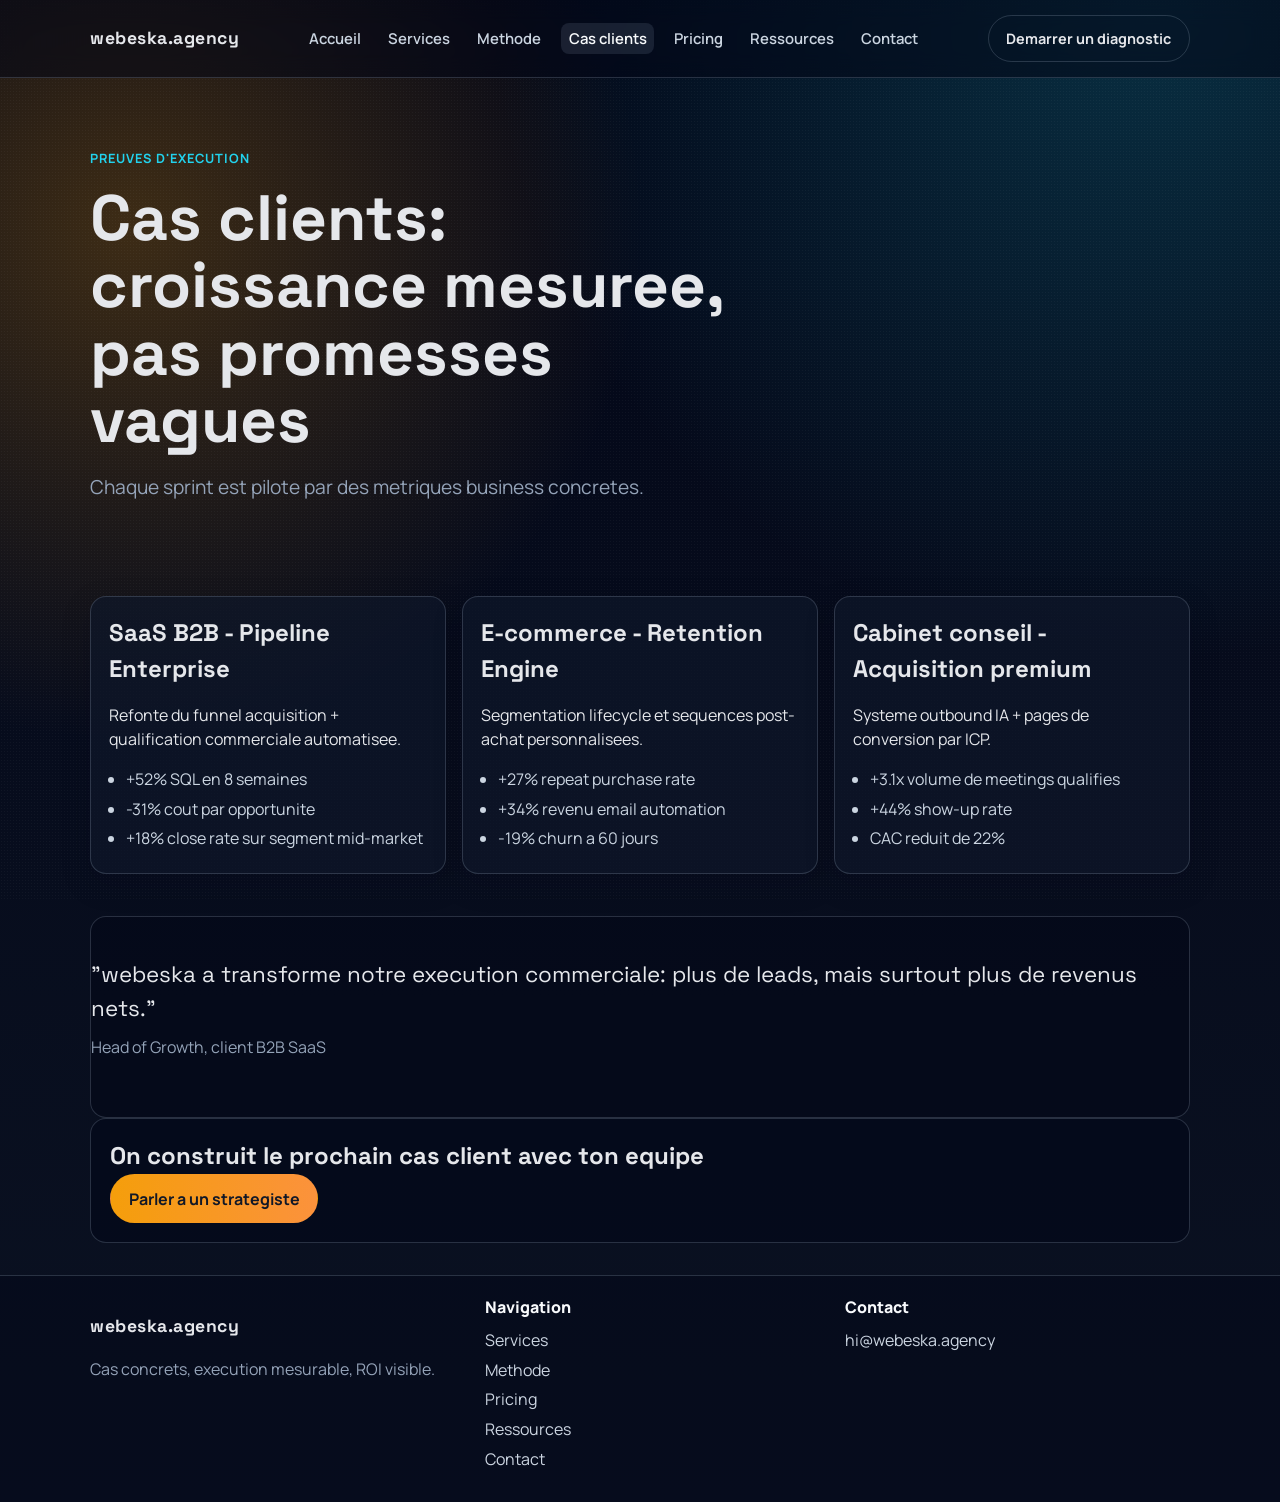
==== cas-clients.html @ e345a39f "feat: finalize full agency website with pricing resources and premium styling" ====
<!doctype html>
<html lang="fr">
  <head>
    <meta charset="UTF-8" />
    <meta name="viewport" content="width=device-width, initial-scale=1.0" />
    <title>Cas Clients Growth IA | webeska.agency</title>
    <meta
      name="description"
      content="Decouvrez comment webeska.agency augmente SQL, close rate et LTV avec des systemes Growth IA full-funnel."
    />
    <link rel="canonical" href="https://webeska.agency/cas-clients.html" />
    <link rel="preconnect" href="https://fonts.googleapis.com" />
    <link rel="preconnect" href="https://fonts.gstatic.com" crossorigin />
    <link
      href="https://fonts.googleapis.com/css2?family=Space+Grotesk:wght@400;500;700&family=Manrope:wght@400;600;700;800&display=swap"
      rel="stylesheet"
    />
    <link rel="stylesheet" href="assets/css/styles.css" />
  </head>
  <body data-page="cases">
    <div class="noise" aria-hidden="true"></div>

    <header class="topbar">
      <div class="container topbar-inner">
        <a class="brand" href="index.html">webeska.agency</a>
        <nav class="main-nav" aria-label="Navigation principale">
          <a href="index.html">Accueil</a>
          <a href="services.html">Services</a>
          <a href="methode.html">Methode</a>
          <a href="cas-clients.html" aria-current="page">Cas clients</a>
          <a href="pricing.html">Pricing</a>
          <a href="ressources.html">Ressources</a>
          <a href="contact.html">Contact</a>
        </nav>
        <a class="btn btn-ghost" href="contact.html">Demarrer un diagnostic</a>
      </div>
    </header>

    <main>
      <section class="container page-hero">
        <p class="eyebrow">Preuves d'execution</p>
        <h1>Cas clients: croissance mesuree, pas promesses vagues</h1>
        <p class="lead">Chaque sprint est pilote par des metriques business concretes.</p>
      </section>

      <section class="section container case-grid">
        <article class="case-card">
          <h2>SaaS B2B - Pipeline Enterprise</h2>
          <p>Refonte du funnel acquisition + qualification commerciale automatisee.</p>
          <ul class="bullet-list">
            <li>+52% SQL en 8 semaines</li>
            <li>-31% cout par opportunite</li>
            <li>+18% close rate sur segment mid-market</li>
          </ul>
        </article>
        <article class="case-card">
          <h2>E-commerce - Retention Engine</h2>
          <p>Segmentation lifecycle et sequences post-achat personnalisees.</p>
          <ul class="bullet-list">
            <li>+27% repeat purchase rate</li>
            <li>+34% revenu email automation</li>
            <li>-19% churn a 60 jours</li>
          </ul>
        </article>
        <article class="case-card">
          <h2>Cabinet conseil - Acquisition premium</h2>
          <p>Systeme outbound IA + pages de conversion par ICP.</p>
          <ul class="bullet-list">
            <li>+3.1x volume de meetings qualifies</li>
            <li>+44% show-up rate</li>
            <li>CAC reduit de 22%</li>
          </ul>
        </article>
      </section>

      <section class="section container testimonial-strip">
        <blockquote>
          "webeska a transforme notre execution commerciale: plus de leads, mais surtout plus de revenus nets."
        </blockquote>
        <p>Head of Growth, client B2B SaaS</p>
      </section>

      <section class="section container cta-inline">
        <h2>On construit le prochain cas client avec ton equipe</h2>
        <a class="btn btn-primary" href="contact.html">Parler a un strategiste</a>
      </section>
    </main>

    <footer class="site-footer">
      <div class="container footer-grid">
        <div>
          <p class="brand">webeska.agency</p>
          <p class="footer-note">Cas concrets, execution mesurable, ROI visible.</p>
        </div>
        <div>
          <p class="footer-title">Navigation</p>
          <a href="services.html">Services</a>
          <a href="methode.html">Methode</a>
          <a href="pricing.html">Pricing</a>
          <a href="ressources.html">Ressources</a>
          <a href="contact.html">Contact</a>
        </div>
        <div>
          <p class="footer-title">Contact</p>
          <a href="mailto:hi@webeska.agency">hi@webeska.agency</a>
        </div>
      </div>
    </footer>

    <script src="assets/js/config.js"></script>
    <script src="assets/js/ads.js"></script>
    <script src="assets/js/main.js"></script>
  </body>
</html>
---- assets/css/styles.css ----
:root {
  --bg: #0f172a;
  --bg-soft: #111827;
  --text: #e5e7eb;
  --muted: #94a3b8;
  --primary: #f59e0b;
  --secondary: #22d3ee;
  --card: rgba(15, 23, 42, 0.7);
  --border: rgba(148, 163, 184, 0.25);
}

* {
  box-sizing: border-box;
}

html,
body {
  margin: 0;
  padding: 0;
}

body {
  font-family: "Manrope", sans-serif;
  color: var(--text);
  background:
    radial-gradient(circle at 10% 15%, rgba(245, 158, 11, 0.24), transparent 30%),
    radial-gradient(circle at 90% 0%, rgba(34, 211, 238, 0.2), transparent 35%),
    linear-gradient(180deg, #020617 0%, #0b1222 100%);
  min-height: 100vh;
  line-height: 1.5;
}

.noise {
  position: fixed;
  inset: 0;
  pointer-events: none;
  opacity: 0.08;
  background-image: radial-gradient(rgba(255, 255, 255, 0.5) 0.4px, transparent 0.4px);
  background-size: 3px 3px;
}

.container {
  width: min(1100px, 92vw);
  margin: 0 auto;
}

main {
  position: relative;
}

.topbar {
  position: sticky;
  top: 0;
  backdrop-filter: blur(12px);
  background: rgba(2, 6, 23, 0.55);
  border-bottom: 1px solid var(--border);
  z-index: 10;
}

.topbar-inner {
  display: flex;
  align-items: center;
  justify-content: space-between;
  gap: 1rem;
  padding: 0.95rem 0;
}

.brand {
  font-family: "Space Grotesk", sans-serif;
  font-size: 1.1rem;
  font-weight: 700;
  letter-spacing: 0.03em;
  color: var(--text);
  text-decoration: none;
}

.main-nav {
  display: flex;
  align-items: center;
  gap: 0.8rem;
}

.main-nav a {
  text-decoration: none;
  color: #cbd5e1;
  font-weight: 600;
  font-size: 0.93rem;
  padding: 0.3rem 0.45rem;
  border-radius: 8px;
}

.main-nav a:hover,
.main-nav a[aria-current="page"] {
  color: #f8fafc;
  background: rgba(148, 163, 184, 0.15);
}

.hero {
  padding: 5.5rem 0 2.5rem;
  animation: rise 0.7s ease-out;
}

.hero::after {
  content: "";
  position: absolute;
  width: 220px;
  height: 220px;
  right: 5%;
  top: 120px;
  border-radius: 999px;
  background: radial-gradient(circle, rgba(34, 211, 238, 0.25), rgba(34, 211, 238, 0));
  pointer-events: none;
  filter: blur(4px);
}

.eyebrow {
  display: inline-block;
  margin: 0;
  color: var(--secondary);
  font-weight: 700;
  text-transform: uppercase;
  letter-spacing: 0.08em;
  font-size: 0.8rem;
}

h1,
h2,
h3 {
  font-family: "Space Grotesk", sans-serif;
  margin: 0;
}

h1 {
  font-size: clamp(2rem, 5vw, 4rem);
  line-height: 1.05;
  margin-top: 1rem;
  max-width: 17ch;
}

h1 span {
  color: var(--primary);
}

.lead {
  font-size: clamp(1rem, 1.8vw, 1.2rem);
  max-width: 62ch;
  color: var(--muted);
  margin: 1.2rem 0 1.8rem;
}

.hero-actions {
  display: flex;
  gap: 0.9rem;
  flex-wrap: wrap;
}

.btn {
  text-decoration: none;
  display: inline-flex;
  align-items: center;
  justify-content: center;
  border-radius: 999px;
  padding: 0.72rem 1.1rem;
  border: 1px solid transparent;
  font-weight: 700;
  transition: transform 0.2s ease, filter 0.2s ease, border-color 0.2s ease;
}

.btn:hover {
  transform: translateY(-2px);
  filter: brightness(1.07);
}

.btn-primary {
  background: linear-gradient(90deg, #f59e0b 0%, #fb923c 100%);
  color: #111827;
}

.btn-secondary {
  color: var(--text);
  border-color: var(--border);
}

.btn-ghost {
  color: var(--text);
  border-color: var(--border);
  font-size: 0.9rem;
}

.kpi-strip {
  list-style: none;
  padding: 0;
  margin: 2.6rem 0 0;
  display: grid;
  grid-template-columns: repeat(3, minmax(120px, 1fr));
  gap: 0.8rem;
}

.kpi-strip li {
  background: rgba(2, 6, 23, 0.5);
  border: 1px solid var(--border);
  border-radius: 16px;
  padding: 0.95rem;
}

.kpi-strip strong {
  display: block;
  font-size: 1.3rem;
  color: var(--secondary);
}

.kpi-strip span {
  color: var(--muted);
  font-size: 0.92rem;
}

.section {
  padding: 2.6rem 0;
}

.section-lead {
  margin-top: 0.7rem;
  color: var(--muted);
  max-width: 60ch;
}

.cards {
  margin-top: 1rem;
  display: grid;
  gap: 1rem;
  grid-template-columns: repeat(3, minmax(0, 1fr));
}

.card {
  background: var(--card);
  border: 1px solid var(--border);
  border-radius: 16px;
  padding: 1.1rem;
}

.step {
  color: var(--primary);
  font-weight: 800;
  margin: 0 0 0.4rem;
}

.card p {
  color: var(--muted);
}

.quote blockquote {
  margin: 0;
  font-family: "Space Grotesk", sans-serif;
  font-size: clamp(1.2rem, 2.7vw, 2rem);
  line-height: 1.2;
  color: #f8fafc;
}

.social-proof {
  padding-top: 1rem;
}

.proof-title {
  margin: 0 0 0.9rem;
  color: var(--muted);
  font-weight: 700;
}

.logo-cloud {
  display: grid;
  grid-template-columns: repeat(5, minmax(0, 1fr));
  gap: 0.7rem;
}

.logo-cloud span {
  border: 1px solid var(--border);
  background: rgba(2, 6, 23, 0.52);
  border-radius: 14px;
  padding: 0.65rem 0.7rem;
  text-align: center;
  color: #cbd5e1;
  font-family: "Space Grotesk", sans-serif;
  font-weight: 700;
  letter-spacing: 0.03em;
}

.cta {
  padding-bottom: 4rem;
}

.cta p {
  color: var(--muted);
  margin: 0.8rem 0 1.3rem;
}

.lead-form {
  margin-top: 1.1rem;
  border: 1px solid var(--border);
  background: rgba(2, 6, 23, 0.5);
  border-radius: 18px;
  padding: 1rem;
}

.form-grid {
  display: grid;
  grid-template-columns: repeat(2, minmax(0, 1fr));
  gap: 0.85rem;
  margin-bottom: 0.9rem;
}

.lead-form label {
  display: flex;
  flex-direction: column;
  gap: 0.35rem;
  font-size: 0.92rem;
  color: #cbd5e1;
}

.lead-form input,
.lead-form select,
.lead-form textarea {
  width: 100%;
  border: 1px solid rgba(148, 163, 184, 0.36);
  background: #0b1222;
  color: #f8fafc;
  border-radius: 10px;
  padding: 0.72rem;
  font: inherit;
}

.lead-form input:focus,
.lead-form select:focus,
.lead-form textarea:focus {
  outline: 2px solid rgba(34, 211, 238, 0.32);
  border-color: rgba(34, 211, 238, 0.58);
}

.lead-form .full {
  grid-column: 1 / -1;
}

.hidden-honeypot {
  position: absolute;
  left: -9999px;
}

.form-message {
  min-height: 1.3rem;
  margin: 0.8rem 0 0;
  color: #bfdbfe;
  font-size: 0.92rem;
}

.form-message.success {
  color: #86efac;
}

.form-message.error {
  color: #fca5a5;
}

.offer-grid,
.case-grid {
  display: grid;
  grid-template-columns: repeat(3, minmax(0, 1fr));
  gap: 1rem;
}

.offer-card,
.case-card {
  background: var(--card);
  border: 1px solid var(--border);
  border-radius: 16px;
  padding: 1.1rem;
  box-shadow: 0 10px 30px rgba(2, 6, 23, 0.2);
}

.offer-card.large {
  margin-bottom: 1rem;
}

.text-link {
  color: var(--secondary);
  text-decoration: none;
  font-weight: 700;
}

.text-link:hover {
  text-decoration: underline;
}

.bullet-list {
  margin: 0.7rem 0 0;
  padding-left: 1.1rem;
  color: #cbd5e1;
}

.bullet-list li {
  margin-bottom: 0.35rem;
}

.page-hero {
  padding: 4.2rem 0 1.5rem;
}

.timeline {
  display: grid;
  gap: 1rem;
}

.timeline-item {
  border: 1px solid var(--border);
  border-radius: 14px;
  background: rgba(2, 6, 23, 0.5);
  padding: 1rem;
}

.metrics-board {
  padding-top: 1rem;
}

.metrics-grid {
  display: grid;
  grid-template-columns: repeat(4, minmax(0, 1fr));
  gap: 0.9rem;
  margin-top: 1rem;
}

.metrics-grid article {
  border: 1px solid var(--border);
  border-radius: 14px;
  padding: 0.9rem;
  background: rgba(2, 6, 23, 0.45);
}

.metrics-grid strong {
  color: #f8fafc;
  display: block;
}

.metrics-grid p {
  color: var(--muted);
}

.testimonial-strip {
  border: 1px solid var(--border);
  border-radius: 16px;
  background: rgba(2, 6, 23, 0.5);
}

.testimonial-strip blockquote {
  margin: 0;
  font-size: clamp(1.05rem, 2.1vw, 1.4rem);
  font-family: "Space Grotesk", sans-serif;
}

.testimonial-strip p {
  color: var(--muted);
  margin-top: 0.6rem;
}

.split-layout {
  display: grid;
  grid-template-columns: 0.95fr 1.05fr;
  gap: 1rem;
}

.split-panel {
  border: 1px solid var(--border);
  border-radius: 16px;
  padding: 1rem;
  background: rgba(2, 6, 23, 0.45);
}

.cta-inline {
  border: 1px solid var(--border);
  border-radius: 16px;
  background: rgba(2, 6, 23, 0.45);
  padding: 1.2rem;
}

.cta-inline p {
  color: var(--muted);
  margin: 0.7rem 0 1rem;
}

.chip-links {
  display: flex;
  flex-wrap: wrap;
  gap: 0.6rem;
  margin-bottom: 1rem;
}

.chip-links a {
  text-decoration: none;
  color: #e2e8f0;
  border: 1px solid var(--border);
  border-radius: 999px;
  padding: 0.45rem 0.8rem;
  font-weight: 700;
  font-size: 0.88rem;
  background: rgba(15, 23, 42, 0.55);
}

.chip-links a:hover {
  border-color: rgba(34, 211, 238, 0.58);
  color: #f8fafc;
}

.site-footer {
  border-top: 1px solid var(--border);
  margin-top: 2rem;
  background: rgba(2, 6, 23, 0.4);
}

.footer-grid {
  display: grid;
  grid-template-columns: 1.1fr 1fr 1fr;
  gap: 1rem;
  padding: 1.2rem 0 1.6rem;
}

.footer-title {
  margin: 0 0 0.55rem;
  color: #f8fafc;
  font-weight: 800;
}

.footer-note {
  margin: 0.4rem 0 0;
  color: var(--muted);
}

.site-footer a {
  display: block;
  color: #cbd5e1;
  margin-bottom: 0.35rem;
  text-decoration: none;
}

.site-footer a:hover {
  color: #f8fafc;
}

.price-grid,
.resource-grid {
  display: grid;
  grid-template-columns: repeat(3, minmax(0, 1fr));
  gap: 1rem;
}

.price-card,
.resource-card,
.faq-card {
  border: 1px solid var(--border);
  border-radius: 16px;
  background: rgba(2, 6, 23, 0.52);
  padding: 1.1rem;
}

.price-card.featured {
  border-color: rgba(245, 158, 11, 0.7);
  box-shadow: 0 20px 34px rgba(245, 158, 11, 0.12);
}

.price-label {
  margin: 0;
  display: inline-flex;
  border-radius: 999px;
  border: 1px solid var(--border);
  padding: 0.22rem 0.6rem;
  font-size: 0.75rem;
  color: #dbeafe;
}

.price-value {
  display: block;
  font-family: "Space Grotesk", sans-serif;
  font-size: 2rem;
  margin: 0.4rem 0 0.2rem;
}

.price-note {
  color: var(--muted);
  margin: 0;
}

.resource-meta {
  display: inline-flex;
  border-radius: 999px;
  border: 1px solid var(--border);
  padding: 0.2rem 0.56rem;
  color: #c7d2fe;
  font-size: 0.74rem;
  margin-bottom: 0.5rem;
}

.comparison {
  width: 100%;
  border-collapse: collapse;
  border: 1px solid var(--border);
  border-radius: 14px;
  overflow: hidden;
  background: rgba(2, 6, 23, 0.5);
}

.comparison th,
.comparison td {
  border-bottom: 1px solid var(--border);
  padding: 0.7rem;
  text-align: left;
}

.comparison th {
  color: #f8fafc;
  font-family: "Space Grotesk", sans-serif;
}

.comparison td {
  color: #cbd5e1;
}

.faq-stack {
  display: grid;
  gap: 0.9rem;
}

.reveal {
  opacity: 0;
  transform: translateY(22px);
  transition: opacity 0.55s ease, transform 0.55s ease;
}

.reveal.is-visible {
  opacity: 1;
  transform: translateY(0);
}

@media (prefers-reduced-motion: reduce) {
  .reveal {
    opacity: 1;
    transform: none;
    transition: none;
  }
}

@keyframes rise {
  from {
    opacity: 0;
    transform: translateY(16px);
  }

  to {
    opacity: 1;
    transform: translateY(0);
  }
}

@media (max-width: 900px) {
  .topbar-inner {
    flex-wrap: wrap;
  }

  .main-nav {
    order: 3;
    width: 100%;
    overflow-x: auto;
    padding-bottom: 0.25rem;
  }

  .cards {
    grid-template-columns: 1fr;
  }

  .offer-grid,
  .case-grid,
  .price-grid,
  .resource-grid,
  .metrics-grid,
  .footer-grid,
  .split-layout {
    grid-template-columns: 1fr;
  }

  .hero::after {
    width: 130px;
    height: 130px;
    right: 0;
  }

  .logo-cloud {
    grid-template-columns: repeat(2, minmax(0, 1fr));
  }

  .kpi-strip {
    grid-template-columns: 1fr;
  }

  .form-grid {
    grid-template-columns: 1fr;
  }
}
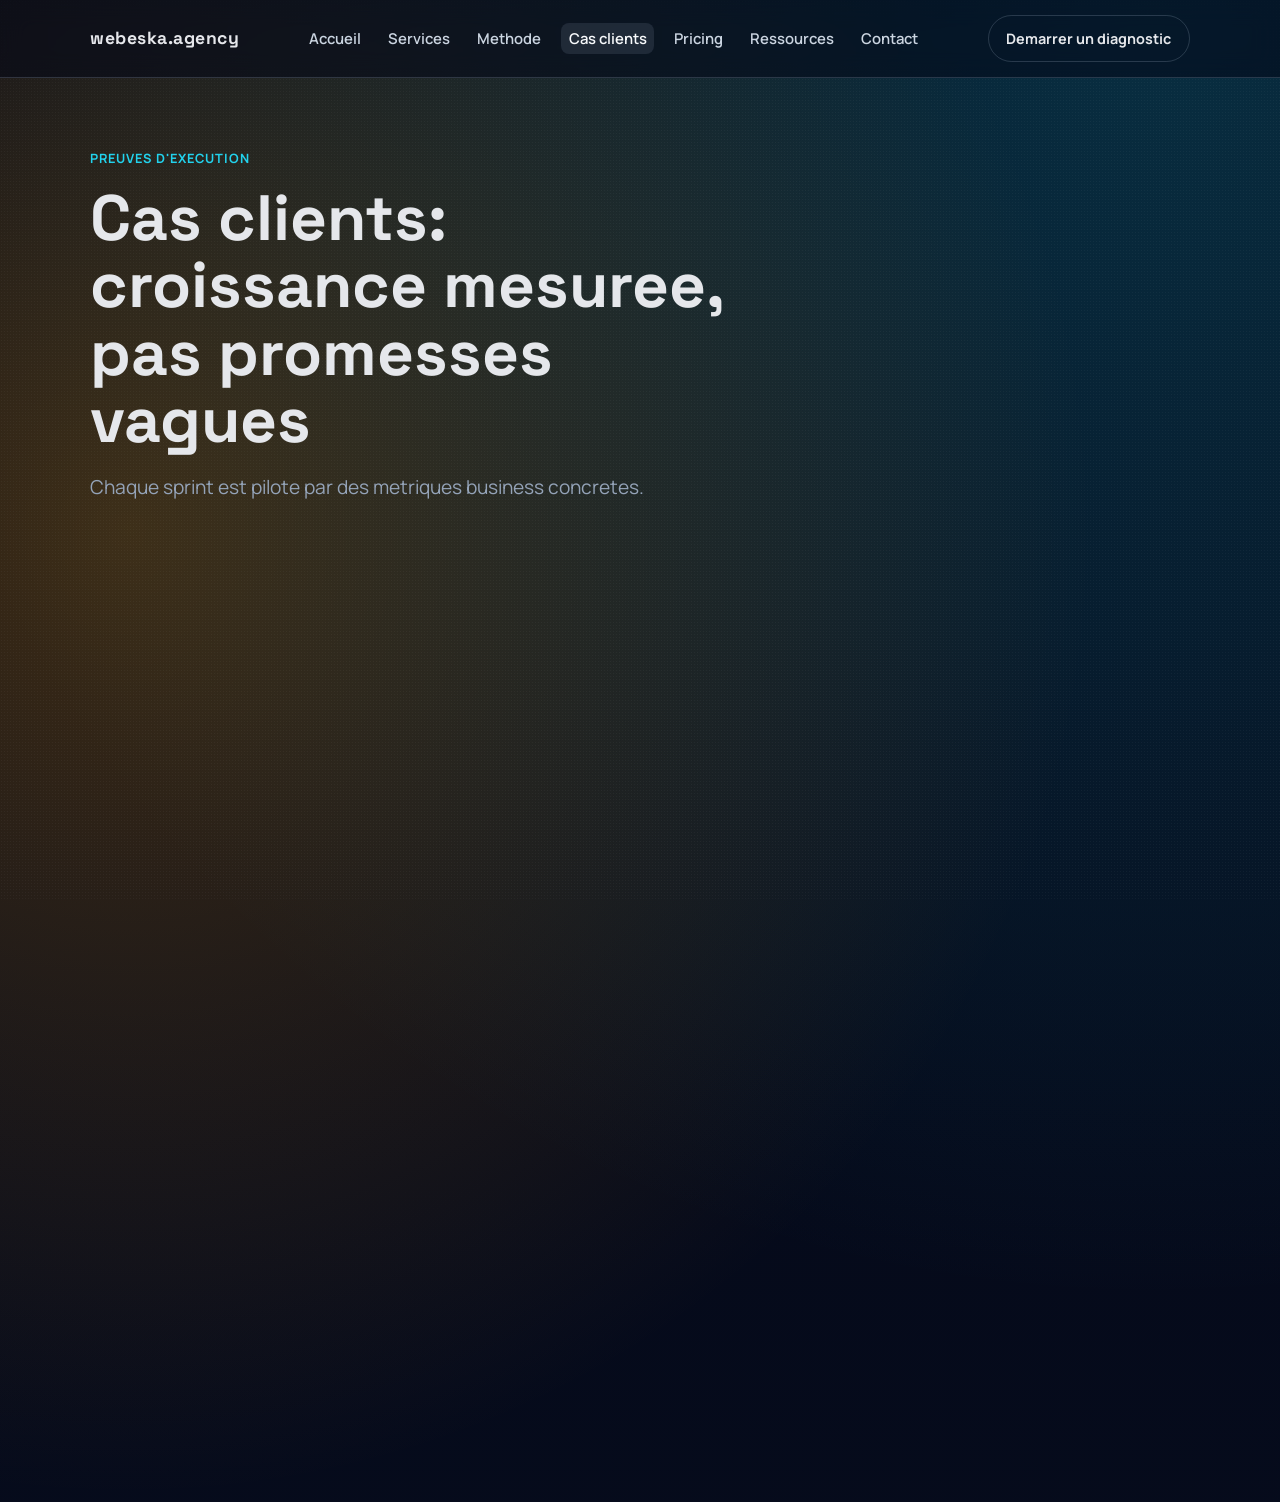
==== commit 8ca4fcfe: "perf: full optimize site UX SEO and conversion tracking" ====
--- a/cas-clients.html
+++ b/cas-clients.html
@@ -20,6 +20,8 @@
   <body data-page="cases">
     <div class="noise" aria-hidden="true"></div>
 
+    <a class="skip-link" href="#main-content">Aller au contenu</a>
+
     <header class="topbar">
       <div class="container topbar-inner">
         <a class="brand" href="index.html">webeska.agency</a>
@@ -36,7 +38,7 @@
       </div>
     </header>
 
-    <main>
+    <main id="main-content">
       <section class="container page-hero">
         <p class="eyebrow">Preuves d'execution</p>
         <h1>Cas clients: croissance mesuree, pas promesses vagues</h1>
--- a/assets/css/styles.css
+++ b/assets/css/styles.css
@@ -28,6 +28,25 @@
     linear-gradient(180deg, #020617 0%, #0b1222 100%);
   min-height: 100vh;
   line-height: 1.5;
+  scroll-behavior: smooth;
+}
+
+.skip-link {
+  position: absolute;
+  left: -9999px;
+  top: 0;
+  z-index: 30;
+  background: #f8fafc;
+  color: #0f172a;
+  border-radius: 10px;
+  padding: 0.55rem 0.8rem;
+  font-weight: 700;
+  text-decoration: none;
+}
+
+.skip-link:focus {
+  left: 0.7rem;
+  top: 0.7rem;
 }
 
 .noise {
@@ -171,6 +190,15 @@
   filter: brightness(1.07);
 }
 
+a:focus-visible,
+button:focus-visible,
+input:focus-visible,
+select:focus-visible,
+textarea:focus-visible {
+  outline: 2px solid rgba(34, 211, 238, 0.8);
+  outline-offset: 2px;
+}
+
 .btn-primary {
   background: linear-gradient(90deg, #f59e0b 0%, #fb923c 100%);
   color: #111827;
@@ -216,6 +244,8 @@
 
 .section {
   padding: 2.6rem 0;
+  content-visibility: auto;
+  contain-intrinsic-size: 1px 700px;
 }
 
 .section-lead {
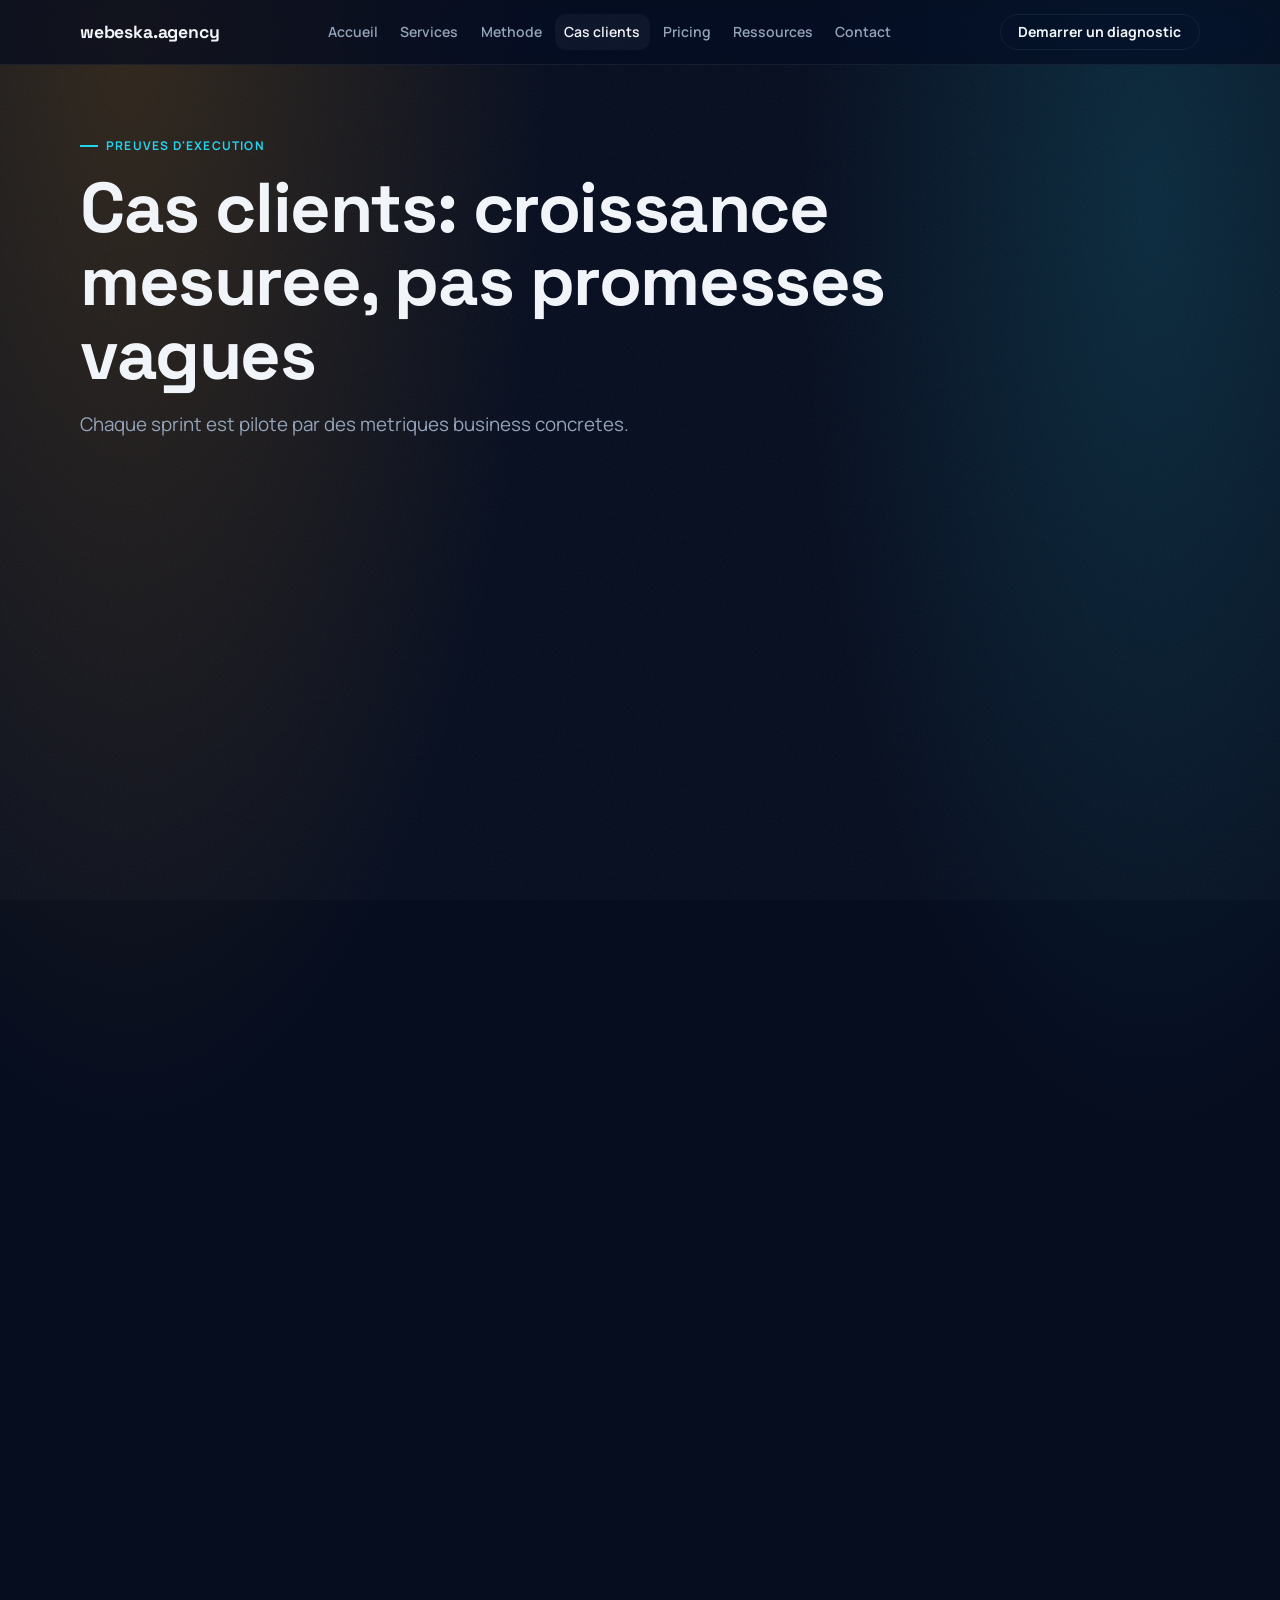
==== commit bd362ae5: "design: full UI/UX redesign — glassmorphism, hamburger nav, design tokens, typography, animations" ====
--- a/cas-clients.html
+++ b/cas-clients.html
@@ -25,7 +25,7 @@
     <header class="topbar">
       <div class="container topbar-inner">
         <a class="brand" href="index.html">webeska.agency</a>
-        <nav class="main-nav" aria-label="Navigation principale">
+        <nav id="main-nav" class="main-nav" aria-label="Navigation principale">
           <a href="index.html">Accueil</a>
           <a href="services.html">Services</a>
           <a href="methode.html">Methode</a>
@@ -34,6 +34,11 @@
           <a href="ressources.html">Ressources</a>
           <a href="contact.html">Contact</a>
         </nav>
+        <button class="nav-toggle" id="nav-toggle" aria-expanded="false" aria-controls="main-nav" aria-label="Ouvrir le menu">
+          <span></span>
+          <span></span>
+          <span></span>
+        </button>
         <a class="btn btn-ghost" href="contact.html">Demarrer un diagnostic</a>
       </div>
     </header>
@@ -107,6 +112,10 @@
           <a href="mailto:hi@webeska.agency">hi@webeska.agency</a>
         </div>
       </div>
+      <div class="container footer-bottom">
+        <p class="footer-copy">&copy; 2026 webeska.agency &mdash; Tous droits r&eacute;serv&eacute;s.</p>
+        <a href="mailto:hi@webeska.agency" style="color:var(--muted);font-size:0.8rem;text-decoration:none;display:inline;">hi@webeska.agency</a>
+      </div>
     </footer>
 
     <script src="assets/js/config.js"></script>
--- a/assets/css/styles.css
+++ b/assets/css/styles.css
@@ -1,732 +1,1172 @@
+/* ─────────────────────────────────────────────────────────────────
+   DESIGN TOKENS
+───────────────────────────────────────────────────────────────── */
 :root {
-  --bg: #0f172a;
-  --bg-soft: #111827;
-  --text: #e5e7eb;
-  --muted: #94a3b8;
+  /* Palette */
+  --bg: #060d1f;
+  --bg-alt: #0a1224;
+  --surface: rgba(255, 255, 255, 0.04);
+  --surface-hover: rgba(255, 255, 255, 0.07);
+  --text: #cbd5e1;
+  --text-strong: #f1f5f9;
+  --muted: #64748b;
+  --muted-mid: #94a3b8;
   --primary: #f59e0b;
+  --primary-2: #fb923c;
+  --primary-dim: rgba(245, 158, 11, 0.15);
   --secondary: #22d3ee;
-  --card: rgba(15, 23, 42, 0.7);
-  --border: rgba(148, 163, 184, 0.25);
-}
-
-* {
-  box-sizing: border-box;
-}
-
-html,
+  --secondary-dark: #0ea5e9;
+  --secondary-dim: rgba(34, 211, 238, 0.12);
+  --card: rgba(6, 13, 31, 0.7);
+  --border: rgba(148, 163, 184, 0.1);
+  --border-mid: rgba(148, 163, 184, 0.18);
+  --border-strong: rgba(148, 163, 184, 0.35);
+  --danger: #f87171;
+  --success: #86efac;
+
+  /* Spacing scale */
+  --s-1: 0.5rem;
+  --s-2: 0.75rem;
+  --s-3: 1rem;
+  --s-4: 1.5rem;
+  --s-5: 2.5rem;
+  --s-6: 4rem;
+  --s-7: 6rem;
+
+  /* Radii */
+  --r-sm: 10px;
+  --r-md: 16px;
+  --r-lg: 24px;
+  --r-xl: 32px;
+  --r-full: 999px;
+
+  /* Shadows */
+  --shadow-sm: 0 1px 3px rgba(0,0,0,0.4), 0 1px 2px rgba(0,0,0,0.3);
+  --shadow-md: 0 4px 20px rgba(0,0,0,0.38), 0 2px 6px rgba(0,0,0,0.25);
+  --shadow-lg: 0 12px 48px rgba(0,0,0,0.45), 0 4px 14px rgba(0,0,0,0.28);
+  --glow-primary: 0 0 40px rgba(245,158,11,0.22), 0 0 80px rgba(245,158,11,0.08);
+  --glow-secondary: 0 0 40px rgba(34,211,238,0.2), 0 0 80px rgba(34,211,238,0.07);
+
+  /* Transitions */
+  --ease: cubic-bezier(0.4,0,0.2,1);
+  --ease-out: cubic-bezier(0,0,0.2,1);
+  --t-fast: 0.15s;
+  --t-base: 0.25s;
+  --t-slow: 0.45s;
+}
+
+/* ─────────────────────────────────────────────────────────────────
+   RESET + BASE
+───────────────────────────────────────────────────────────────── */
+*,*::before,*::after { box-sizing: border-box; }
+
+html { scroll-behavior: smooth; }
+
 body {
   margin: 0;
   padding: 0;
-}
-
-body {
-  font-family: "Manrope", sans-serif;
+  font-family: "Manrope", system-ui, sans-serif;
+  font-size: 1rem;
+  line-height: 1.6;
   color: var(--text);
-  background:
-    radial-gradient(circle at 10% 15%, rgba(245, 158, 11, 0.24), transparent 30%),
-    radial-gradient(circle at 90% 0%, rgba(34, 211, 238, 0.2), transparent 35%),
-    linear-gradient(180deg, #020617 0%, #0b1222 100%);
+  background-color: var(--bg);
+  background-image:
+    radial-gradient(ellipse 60% 50% at 10% 0%, rgba(245,158,11,0.18) 0%, transparent 55%),
+    radial-gradient(ellipse 55% 45% at 90% 5%, rgba(34,211,238,0.15) 0%, transparent 50%),
+    radial-gradient(ellipse 80% 60% at 50% 100%, rgba(14,165,233,0.08) 0%, transparent 60%);
   min-height: 100vh;
-  line-height: 1.5;
-  scroll-behavior: smooth;
-}
-
+  -webkit-font-smoothing: antialiased;
+  -moz-osx-font-smoothing: grayscale;
+}
+
+/* ─────────────────────────────────────────────────────────────────
+   ACCESSIBILITY
+───────────────────────────────────────────────────────────────── */
 .skip-link {
   position: absolute;
   left: -9999px;
   top: 0;
-  z-index: 30;
-  background: #f8fafc;
-  color: #0f172a;
-  border-radius: 10px;
-  padding: 0.55rem 0.8rem;
+  z-index: 100;
+  background: var(--text-strong);
+  color: var(--bg);
+  border-radius: var(--r-sm);
+  padding: 0.6rem 1rem;
   font-weight: 700;
+  font-size: 0.875rem;
   text-decoration: none;
 }
 
-.skip-link:focus {
-  left: 0.7rem;
-  top: 0.7rem;
-}
-
-.noise {
-  position: fixed;
-  inset: 0;
-  pointer-events: none;
-  opacity: 0.08;
-  background-image: radial-gradient(rgba(255, 255, 255, 0.5) 0.4px, transparent 0.4px);
-  background-size: 3px 3px;
-}
-
-.container {
-  width: min(1100px, 92vw);
-  margin: 0 auto;
-}
-
-main {
-  position: relative;
-}
-
-.topbar {
-  position: sticky;
-  top: 0;
-  backdrop-filter: blur(12px);
-  background: rgba(2, 6, 23, 0.55);
-  border-bottom: 1px solid var(--border);
-  z-index: 10;
-}
-
-.topbar-inner {
-  display: flex;
-  align-items: center;
-  justify-content: space-between;
-  gap: 1rem;
-  padding: 0.95rem 0;
-}
-
-.brand {
-  font-family: "Space Grotesk", sans-serif;
-  font-size: 1.1rem;
-  font-weight: 700;
-  letter-spacing: 0.03em;
-  color: var(--text);
-  text-decoration: none;
-}
-
-.main-nav {
-  display: flex;
-  align-items: center;
-  gap: 0.8rem;
-}
-
-.main-nav a {
-  text-decoration: none;
-  color: #cbd5e1;
-  font-weight: 600;
-  font-size: 0.93rem;
-  padding: 0.3rem 0.45rem;
-  border-radius: 8px;
-}
-
-.main-nav a:hover,
-.main-nav a[aria-current="page"] {
-  color: #f8fafc;
-  background: rgba(148, 163, 184, 0.15);
-}
-
-.hero {
-  padding: 5.5rem 0 2.5rem;
-  animation: rise 0.7s ease-out;
-}
-
-.hero::after {
-  content: "";
-  position: absolute;
-  width: 220px;
-  height: 220px;
-  right: 5%;
-  top: 120px;
-  border-radius: 999px;
-  background: radial-gradient(circle, rgba(34, 211, 238, 0.25), rgba(34, 211, 238, 0));
-  pointer-events: none;
-  filter: blur(4px);
-}
-
-.eyebrow {
-  display: inline-block;
-  margin: 0;
-  color: var(--secondary);
-  font-weight: 700;
-  text-transform: uppercase;
-  letter-spacing: 0.08em;
-  font-size: 0.8rem;
-}
-
-h1,
-h2,
-h3 {
-  font-family: "Space Grotesk", sans-serif;
-  margin: 0;
-}
-
-h1 {
-  font-size: clamp(2rem, 5vw, 4rem);
-  line-height: 1.05;
-  margin-top: 1rem;
-  max-width: 17ch;
-}
-
-h1 span {
-  color: var(--primary);
-}
-
-.lead {
-  font-size: clamp(1rem, 1.8vw, 1.2rem);
-  max-width: 62ch;
-  color: var(--muted);
-  margin: 1.2rem 0 1.8rem;
-}
-
-.hero-actions {
-  display: flex;
-  gap: 0.9rem;
-  flex-wrap: wrap;
-}
-
-.btn {
-  text-decoration: none;
-  display: inline-flex;
-  align-items: center;
-  justify-content: center;
-  border-radius: 999px;
-  padding: 0.72rem 1.1rem;
-  border: 1px solid transparent;
-  font-weight: 700;
-  transition: transform 0.2s ease, filter 0.2s ease, border-color 0.2s ease;
-}
-
-.btn:hover {
-  transform: translateY(-2px);
-  filter: brightness(1.07);
-}
+.skip-link:focus { left: 1rem; top: 1rem; }
 
 a:focus-visible,
 button:focus-visible,
 input:focus-visible,
 select:focus-visible,
 textarea:focus-visible {
-  outline: 2px solid rgba(34, 211, 238, 0.8);
-  outline-offset: 2px;
-}
+  outline: 2px solid var(--secondary);
+  outline-offset: 3px;
+  border-radius: 4px;
+}
+
+/* ─────────────────────────────────────────────────────────────────
+   NOISE OVERLAY
+───────────────────────────────────────────────────────────────── */
+.noise {
+  position: fixed;
+  inset: 0;
+  pointer-events: none;
+  z-index: 0;
+  opacity: 0.055;
+  background-image: url("data:image/svg+xml,%3Csvg viewBox='0 0 200 200' xmlns='http://www.w3.org/2000/svg'%3E%3Cfilter id='n'%3E%3CfeTurbulence type='fractalNoise' baseFrequency='0.75' numOctaves='4' stitchTiles='stitch'/%3E%3C/filter%3E%3Crect width='100%25' height='100%25' filter='url(%23n)'/%3E%3C/svg%3E");
+  background-size: 180px 180px;
+}
+
+/* ─────────────────────────────────────────────────────────────────
+   LAYOUT
+───────────────────────────────────────────────────────────────── */
+.container {
+  width: min(1120px, 92vw);
+  margin-inline: auto;
+}
+
+main { position: relative; z-index: 1; }
+
+/* ─────────────────────────────────────────────────────────────────
+   TYPOGRAPHY
+───────────────────────────────────────────────────────────────── */
+h1,h2,h3,h4 {
+  font-family: "Space Grotesk", system-ui, sans-serif;
+  margin: 0;
+  line-height: 1.1;
+  color: var(--text-strong);
+  letter-spacing: -0.02em;
+}
+
+h1 {
+  font-size: clamp(2.2rem, 5.5vw, 4.4rem);
+  font-weight: 800;
+  line-height: 1.05;
+  max-width: 18ch;
+}
+
+h1 span {
+  background: linear-gradient(105deg, var(--primary) 0%, var(--primary-2) 50%, #f97316 100%);
+  -webkit-background-clip: text;
+  -webkit-text-fill-color: transparent;
+  background-clip: text;
+}
+
+h2 { font-size: clamp(1.6rem, 3.5vw, 2.5rem); font-weight: 700; }
+
+h3 { font-size: clamp(1rem, 1.8vw, 1.2rem); font-weight: 700; margin-bottom: 0.5rem; }
+
+.eyebrow {
+  display: inline-flex;
+  align-items: center;
+  gap: 0.5rem;
+  margin: 0 0 var(--s-3);
+  color: var(--secondary);
+  font-weight: 700;
+  text-transform: uppercase;
+  letter-spacing: 0.1em;
+  font-size: 0.75rem;
+}
+
+.eyebrow::before {
+  content: "";
+  display: inline-block;
+  width: 18px;
+  height: 2px;
+  background: currentColor;
+  flex-shrink: 0;
+}
+
+.lead {
+  font-size: clamp(1rem, 1.8vw, 1.175rem);
+  max-width: 56ch;
+  color: var(--muted-mid);
+  margin: var(--s-3) 0 var(--s-4);
+  line-height: 1.7;
+}
+
+.section-lead {
+  color: var(--muted-mid);
+  max-width: 56ch;
+  margin: 0.6rem 0 0;
+  font-size: 1rem;
+}
+
+/* ─────────────────────────────────────────────────────────────────
+   NAVIGATION
+───────────────────────────────────────────────────────────────── */
+.topbar {
+  position: sticky;
+  top: 0;
+  z-index: 50;
+  backdrop-filter: blur(18px) saturate(180%);
+  -webkit-backdrop-filter: blur(18px) saturate(180%);
+  background: rgba(6,13,31,0.75);
+  border-bottom: 1px solid var(--border);
+  transition: box-shadow var(--t-base) var(--ease);
+}
+
+.topbar.scrolled {
+  box-shadow: 0 4px 24px rgba(0,0,0,0.35);
+}
+
+.topbar-inner {
+  display: flex;
+  align-items: center;
+  justify-content: space-between;
+  gap: var(--s-3);
+  padding: 0.9rem 0;
+}
+
+.brand {
+  font-family: "Space Grotesk", sans-serif;
+  font-size: 1.1rem;
+  font-weight: 800;
+  letter-spacing: -0.01em;
+  color: var(--text-strong);
+  text-decoration: none;
+  flex-shrink: 0;
+  transition: opacity var(--t-fast) var(--ease);
+}
+
+.brand:hover { opacity: 0.85; }
+
+.main-nav {
+  display: flex;
+  align-items: center;
+  gap: 0.2rem;
+  flex: 1;
+  justify-content: center;
+}
+
+.main-nav a {
+  text-decoration: none;
+  color: var(--muted-mid);
+  font-weight: 600;
+  font-size: 0.875rem;
+  padding: 0.4rem 0.6rem;
+  border-radius: var(--r-sm);
+  transition: color var(--t-fast) var(--ease), background var(--t-fast) var(--ease);
+  white-space: nowrap;
+}
+
+.main-nav a:hover { color: var(--text-strong); background: var(--surface-hover); }
+.main-nav a[aria-current="page"] { color: var(--text-strong); background: var(--surface); }
+
+/* Hamburger */
+.nav-toggle {
+  display: none;
+  flex-direction: column;
+  justify-content: center;
+  align-items: center;
+  gap: 5px;
+  width: 42px;
+  height: 42px;
+  background: var(--surface);
+  border: 1px solid var(--border-mid);
+  border-radius: var(--r-sm);
+  cursor: pointer;
+  padding: 0;
+  transition: background var(--t-fast) var(--ease), border-color var(--t-fast) var(--ease);
+  flex-shrink: 0;
+}
+
+.nav-toggle:hover { background: var(--surface-hover); border-color: var(--border-strong); }
+
+.nav-toggle span {
+  display: block;
+  width: 20px;
+  height: 2px;
+  background: var(--text-strong);
+  border-radius: 2px;
+  transition: transform var(--t-base) var(--ease), opacity var(--t-base) var(--ease);
+  transform-origin: center;
+}
+
+.topbar.menu-open .nav-toggle span:nth-child(1) { transform: translateY(7px) rotate(45deg); }
+.topbar.menu-open .nav-toggle span:nth-child(2) { opacity: 0; transform: scaleX(0); }
+.topbar.menu-open .nav-toggle span:nth-child(3) { transform: translateY(-7px) rotate(-45deg); }
+
+/* ─────────────────────────────────────────────────────────────────
+   BUTTONS
+───────────────────────────────────────────────────────────────── */
+.btn {
+  display: inline-flex;
+  align-items: center;
+  justify-content: center;
+  gap: 0.5rem;
+  text-decoration: none;
+  border-radius: var(--r-full);
+  padding: 0.75rem 1.5rem;
+  font-family: "Manrope", sans-serif;
+  font-size: 0.9rem;
+  font-weight: 700;
+  line-height: 1;
+  border: 1px solid transparent;
+  cursor: pointer;
+  white-space: nowrap;
+  transition:
+    transform var(--t-base) var(--ease),
+    filter var(--t-base) var(--ease),
+    box-shadow var(--t-base) var(--ease),
+    background var(--t-base) var(--ease),
+    border-color var(--t-base) var(--ease);
+}
+
+.btn:hover { transform: translateY(-2px); }
+.btn:active { transform: translateY(0px); }
 
 .btn-primary {
-  background: linear-gradient(90deg, #f59e0b 0%, #fb923c 100%);
-  color: #111827;
+  background: linear-gradient(105deg, var(--primary) 0%, var(--primary-2) 100%);
+  color: #0f172a;
+  box-shadow: 0 4px 16px rgba(245,158,11,0.35);
+}
+
+.btn-primary:hover {
+  filter: brightness(1.08);
+  box-shadow: 0 8px 28px rgba(245,158,11,0.45);
 }
 
 .btn-secondary {
-  color: var(--text);
+  color: var(--text-strong);
+  border-color: var(--border-mid);
+  background: var(--surface);
+}
+
+.btn-secondary:hover { border-color: var(--border-strong); background: var(--surface-hover); }
+
+.btn-ghost {
+  color: var(--text-strong);
   border-color: var(--border);
-}
-
-.btn-ghost {
-  color: var(--text);
-  border-color: var(--border);
-  font-size: 0.9rem;
-}
-
+  background: transparent;
+  font-size: 0.875rem;
+  padding: 0.6rem 1.1rem;
+}
+
+.btn-ghost:hover { background: var(--surface); border-color: var(--border-mid); }
+
+/* ─────────────────────────────────────────────────────────────────
+   HERO
+───────────────────────────────────────────────────────────────── */
+.hero {
+  padding: var(--s-7) 0 var(--s-5);
+  position: relative;
+  animation: rise 0.8s var(--ease-out) both;
+}
+
+.hero::after {
+  content: "";
+  position: absolute;
+  width: 480px;
+  height: 480px;
+  right: -5%;
+  top: 10%;
+  border-radius: 50%;
+  background: radial-gradient(circle, rgba(34,211,238,0.12) 0%, transparent 70%);
+  pointer-events: none;
+  filter: blur(2px);
+}
+
+.hero-badge {
+  display: inline-flex;
+  align-items: center;
+  gap: 0.5rem;
+  background: var(--primary-dim);
+  border: 1px solid rgba(245,158,11,0.25);
+  border-radius: var(--r-full);
+  padding: 0.35rem 0.9rem;
+  font-size: 0.8rem;
+  font-weight: 700;
+  color: var(--primary);
+  margin-bottom: var(--s-3);
+  letter-spacing: 0.04em;
+}
+
+.hero-badge::before {
+  content: "";
+  display: inline-block;
+  width: 7px;
+  height: 7px;
+  background: var(--primary);
+  border-radius: 50%;
+  box-shadow: 0 0 8px var(--primary);
+  animation: pulse 2.5s ease-in-out infinite;
+}
+
+@keyframes pulse {
+  0%,100% { opacity: 1; transform: scale(1); }
+  50% { opacity: 0.6; transform: scale(0.85); }
+}
+
+.hero-actions {
+  display: flex;
+  gap: 0.75rem;
+  flex-wrap: wrap;
+  margin-top: var(--s-4);
+}
+
+/* ─────────────────────────────────────────────────────────────────
+   KPI STRIP
+───────────────────────────────────────────────────────────────── */
 .kpi-strip {
   list-style: none;
   padding: 0;
-  margin: 2.6rem 0 0;
+  margin: var(--s-5) 0 0;
   display: grid;
-  grid-template-columns: repeat(3, minmax(120px, 1fr));
-  gap: 0.8rem;
+  grid-template-columns: repeat(3, minmax(0, 1fr));
+  gap: 0.75rem;
 }
 
 .kpi-strip li {
-  background: rgba(2, 6, 23, 0.5);
-  border: 1px solid var(--border);
-  border-radius: 16px;
-  padding: 0.95rem;
+  background: var(--surface);
+  border: 1px solid var(--border-mid);
+  border-radius: var(--r-md);
+  padding: 1rem var(--s-3);
+  display: flex;
+  flex-direction: column;
+  gap: 0.2rem;
+  transition: border-color var(--t-base) var(--ease), box-shadow var(--t-base) var(--ease);
+}
+
+.kpi-strip li:hover {
+  border-color: var(--secondary);
+  box-shadow: var(--glow-secondary);
 }
 
 .kpi-strip strong {
   display: block;
-  font-size: 1.3rem;
+  font-family: "Space Grotesk", sans-serif;
+  font-size: 1.75rem;
+  font-weight: 800;
   color: var(--secondary);
+  line-height: 1;
+  letter-spacing: -0.02em;
 }
 
 .kpi-strip span {
-  color: var(--muted);
-  font-size: 0.92rem;
-}
-
+  color: var(--muted-mid);
+  font-size: 0.825rem;
+  font-weight: 600;
+}
+
+/* ─────────────────────────────────────────────────────────────────
+   SECTIONS
+───────────────────────────────────────────────────────────────── */
 .section {
-  padding: 2.6rem 0;
+  padding: var(--s-6) 0;
   content-visibility: auto;
-  contain-intrinsic-size: 1px 700px;
-}
-
-.section-lead {
-  margin-top: 0.7rem;
-  color: var(--muted);
-  max-width: 60ch;
-}
-
+  contain-intrinsic-size: 1px 600px;
+}
+
+/* ─────────────────────────────────────────────────────────────────
+   CARDS
+───────────────────────────────────────────────────────────────── */
 .cards {
-  margin-top: 1rem;
+  margin-top: var(--s-4);
   display: grid;
-  gap: 1rem;
+  gap: var(--s-3);
   grid-template-columns: repeat(3, minmax(0, 1fr));
 }
 
 .card {
   background: var(--card);
-  border: 1px solid var(--border);
-  border-radius: 16px;
-  padding: 1.1rem;
+  border: 1px solid var(--border-mid);
+  border-radius: var(--r-lg);
+  padding: var(--s-4);
+  backdrop-filter: blur(12px);
+  -webkit-backdrop-filter: blur(12px);
+  box-shadow: var(--shadow-sm);
+  transition: transform var(--t-base) var(--ease), border-color var(--t-base) var(--ease), box-shadow var(--t-base) var(--ease);
+  position: relative;
+  overflow: hidden;
+}
+
+.card::before {
+  content: "";
+  position: absolute;
+  inset: 0;
+  border-radius: inherit;
+  background: linear-gradient(135deg, rgba(255,255,255,0.025) 0%, transparent 60%);
+  pointer-events: none;
+}
+
+.card:hover {
+  transform: translateY(-5px);
+  border-color: var(--border-strong);
+  box-shadow: var(--shadow-lg);
 }
 
 .step {
+  display: inline-flex;
+  align-items: center;
+  justify-content: center;
+  width: 2.2rem;
+  height: 2.2rem;
+  background: var(--primary-dim);
+  border: 1px solid rgba(245,158,11,0.2);
+  border-radius: var(--r-sm);
   color: var(--primary);
   font-weight: 800;
-  margin: 0 0 0.4rem;
+  font-size: 0.8rem;
+  font-family: "Space Grotesk", sans-serif;
+  margin-bottom: var(--s-3);
 }
 
 .card p {
+  color: var(--muted-mid);
+  font-size: 0.92rem;
+  line-height: 1.65;
+  margin: 0.5rem 0 0;
+}
+
+/* ─────────────────────────────────────────────────────────────────
+   SOCIAL PROOF
+───────────────────────────────────────────────────────────────── */
+.social-proof { padding-top: 0; padding-bottom: var(--s-5); }
+
+.proof-title {
+  margin: 0 0 var(--s-3);
   color: var(--muted);
-}
-
+  font-weight: 600;
+  font-size: 0.78rem;
+  text-transform: uppercase;
+  letter-spacing: 0.1em;
+  text-align: center;
+}
+
+.logo-cloud {
+  display: flex;
+  flex-wrap: wrap;
+  gap: 0.6rem;
+  justify-content: center;
+}
+
+.logo-cloud span {
+  border: 1px solid var(--border-mid);
+  background: var(--surface);
+  border-radius: var(--r-sm);
+  padding: 0.6rem 1.1rem;
+  color: var(--muted-mid);
+  font-family: "Space Grotesk", sans-serif;
+  font-weight: 700;
+  font-size: 0.875rem;
+  letter-spacing: 0.04em;
+  transition: border-color var(--t-fast) var(--ease), color var(--t-fast) var(--ease);
+}
+
+.logo-cloud span:hover { border-color: var(--border-strong); color: var(--text-strong); }
+
+/* ─────────────────────────────────────────────────────────────────
+   QUOTE
+───────────────────────────────────────────────────────────────── */
 .quote blockquote {
   margin: 0;
   font-family: "Space Grotesk", sans-serif;
-  font-size: clamp(1.2rem, 2.7vw, 2rem);
-  line-height: 1.2;
-  color: #f8fafc;
-}
-
-.social-proof {
-  padding-top: 1rem;
-}
-
-.proof-title {
-  margin: 0 0 0.9rem;
-  color: var(--muted);
+  font-size: clamp(1.2rem, 2.8vw, 2rem);
+  line-height: 1.3;
+  color: var(--text-strong);
   font-weight: 700;
-}
-
-.logo-cloud {
+  letter-spacing: -0.02em;
+  padding-left: var(--s-4);
+  border-left: 3px solid var(--primary);
+  max-width: 72ch;
+}
+
+/* ─────────────────────────────────────────────────────────────────
+   OFFER / CASE GRID
+───────────────────────────────────────────────────────────────── */
+.offer-grid,.case-grid {
   display: grid;
-  grid-template-columns: repeat(5, minmax(0, 1fr));
-  gap: 0.7rem;
-}
-
-.logo-cloud span {
-  border: 1px solid var(--border);
-  background: rgba(2, 6, 23, 0.52);
-  border-radius: 14px;
-  padding: 0.65rem 0.7rem;
-  text-align: center;
-  color: #cbd5e1;
-  font-family: "Space Grotesk", sans-serif;
+  grid-template-columns: repeat(3, minmax(0, 1fr));
+  gap: var(--s-3);
+  margin-top: var(--s-4);
+}
+
+.offer-card,.case-card {
+  background: var(--card);
+  border: 1px solid var(--border-mid);
+  border-radius: var(--r-lg);
+  padding: var(--s-4);
+  backdrop-filter: blur(12px);
+  -webkit-backdrop-filter: blur(12px);
+  box-shadow: var(--shadow-sm);
+  transition: transform var(--t-base) var(--ease), border-color var(--t-base) var(--ease), box-shadow var(--t-base) var(--ease);
+  position: relative;
+  overflow: hidden;
+}
+
+.offer-card::before,.case-card::before {
+  content: "";
+  position: absolute;
+  inset: 0;
+  border-radius: inherit;
+  background: linear-gradient(135deg, rgba(255,255,255,0.02) 0%, transparent 60%);
+  pointer-events: none;
+}
+
+.offer-card:hover,.case-card:hover {
+  transform: translateY(-5px);
+  border-color: var(--border-strong);
+  box-shadow: var(--shadow-lg);
+}
+
+.offer-card p,.case-card p {
+  color: var(--muted-mid);
+  font-size: 0.925rem;
+  margin: 0.5rem 0 var(--s-3);
+  line-height: 1.65;
+}
+
+/* ─────────────────────────────────────────────────────────────────
+   TEXT LINK + BULLET LIST
+───────────────────────────────────────────────────────────────── */
+.text-link {
+  color: var(--secondary);
+  text-decoration: none;
   font-weight: 700;
-  letter-spacing: 0.03em;
-}
-
-.cta {
-  padding-bottom: 4rem;
-}
-
-.cta p {
-  color: var(--muted);
-  margin: 0.8rem 0 1.3rem;
-}
+  font-size: 0.875rem;
+  display: inline-flex;
+  align-items: center;
+  gap: 0.3rem;
+  transition: gap var(--t-fast) var(--ease), color var(--t-fast) var(--ease);
+}
+
+.text-link::after { content: "→"; display: inline-block; transition: transform var(--t-fast) var(--ease); }
+.text-link:hover { color: var(--text-strong); }
+.text-link:hover::after { transform: translateX(3px); }
+
+.bullet-list {
+  margin: var(--s-3) 0;
+  padding: 0;
+  list-style: none;
+  display: flex;
+  flex-direction: column;
+  gap: 0.5rem;
+}
+
+.bullet-list li {
+  color: var(--muted-mid);
+  font-size: 0.9rem;
+  display: flex;
+  align-items: flex-start;
+  gap: 0.6rem;
+}
+
+.bullet-list li::before {
+  content: "✓";
+  color: var(--secondary);
+  font-weight: 700;
+  font-size: 0.8rem;
+  margin-top: 0.1rem;
+  flex-shrink: 0;
+}
+
+/* ─────────────────────────────────────────────────────────────────
+   CHIP LINKS / CTA INLINE
+───────────────────────────────────────────────────────────────── */
+.cta-inline {
+  background: linear-gradient(135deg, rgba(34,211,238,0.05) 0%, rgba(245,158,11,0.05) 100%);
+  border: 1px solid var(--border-mid);
+  border-radius: var(--r-xl);
+  padding: var(--s-5);
+}
+
+.cta-inline h2 { font-size: clamp(1.4rem, 3vw, 2rem); }
+.cta-inline p { color: var(--muted-mid); margin: 0.6rem 0 var(--s-3); max-width: 52ch; }
+
+.chip-links { display: flex; flex-wrap: wrap; gap: 0.6rem; }
+
+.chip-links a {
+  text-decoration: none;
+  color: var(--text);
+  border: 1px solid var(--border-mid);
+  border-radius: var(--r-full);
+  padding: 0.5rem 1rem;
+  font-weight: 700;
+  font-size: 0.85rem;
+  background: var(--surface);
+  transition: border-color var(--t-fast) var(--ease), color var(--t-fast) var(--ease), background var(--t-fast) var(--ease), transform var(--t-fast) var(--ease);
+}
+
+.chip-links a:hover {
+  border-color: var(--secondary);
+  color: var(--text-strong);
+  background: var(--secondary-dim);
+  transform: translateY(-1px);
+}
+
+/* ─────────────────────────────────────────────────────────────────
+   LEAD FORM + CTA SECTION
+───────────────────────────────────────────────────────────────── */
+.cta { padding-bottom: var(--s-7); }
+.cta > h2 + p { color: var(--muted-mid); margin: 0.8rem 0 var(--s-3); }
 
 .lead-form {
-  margin-top: 1.1rem;
-  border: 1px solid var(--border);
-  background: rgba(2, 6, 23, 0.5);
-  border-radius: 18px;
-  padding: 1rem;
+  margin-top: var(--s-4);
+  border: 1px solid var(--border-mid);
+  background: rgba(6,13,31,0.6);
+  border-radius: var(--r-xl);
+  padding: var(--s-4);
+  backdrop-filter: blur(12px);
+  -webkit-backdrop-filter: blur(12px);
 }
 
 .form-grid {
   display: grid;
   grid-template-columns: repeat(2, minmax(0, 1fr));
-  gap: 0.85rem;
-  margin-bottom: 0.9rem;
+  gap: var(--s-3);
+  margin-bottom: var(--s-3);
 }
 
 .lead-form label {
   display: flex;
   flex-direction: column;
-  gap: 0.35rem;
-  font-size: 0.92rem;
-  color: #cbd5e1;
+  gap: 0.4rem;
+  font-size: 0.875rem;
+  font-weight: 600;
+  color: var(--muted-mid);
 }
 
 .lead-form input,
 .lead-form select,
 .lead-form textarea {
   width: 100%;
-  border: 1px solid rgba(148, 163, 184, 0.36);
-  background: #0b1222;
-  color: #f8fafc;
-  border-radius: 10px;
-  padding: 0.72rem;
+  border: 1px solid var(--border-mid);
+  background: rgba(6,13,31,0.7);
+  color: var(--text-strong);
+  border-radius: var(--r-sm);
+  padding: 0.75rem 1rem;
   font: inherit;
-}
+  font-size: 0.9rem;
+  transition: border-color var(--t-fast) var(--ease), box-shadow var(--t-fast) var(--ease);
+  -webkit-appearance: none;
+  appearance: none;
+}
+
+.lead-form input::placeholder,
+.lead-form textarea::placeholder { color: var(--muted); }
 
 .lead-form input:focus,
 .lead-form select:focus,
 .lead-form textarea:focus {
-  outline: 2px solid rgba(34, 211, 238, 0.32);
-  border-color: rgba(34, 211, 238, 0.58);
-}
-
-.lead-form .full {
-  grid-column: 1 / -1;
-}
-
-.hidden-honeypot {
-  position: absolute;
-  left: -9999px;
-}
-
-.form-message {
-  min-height: 1.3rem;
-  margin: 0.8rem 0 0;
-  color: #bfdbfe;
-  font-size: 0.92rem;
-}
-
-.form-message.success {
-  color: #86efac;
-}
-
-.form-message.error {
-  color: #fca5a5;
-}
-
-.offer-grid,
-.case-grid {
+  outline: none;
+  border-color: var(--secondary);
+  box-shadow: 0 0 0 3px rgba(34,211,238,0.12);
+}
+
+.lead-form select {
+  background-image: url("data:image/svg+xml,%3Csvg xmlns='http://www.w3.org/2000/svg' fill='none' viewBox='0 0 20 20'%3E%3Cpath stroke='%2394a3b8' stroke-linecap='round' stroke-linejoin='round' stroke-width='1.5' d='m6 8 4 4 4-4'/%3E%3C/svg%3E");
+  background-repeat: no-repeat;
+  background-position: right 0.75rem center;
+  background-size: 18px;
+  padding-right: 2.5rem;
+  cursor: pointer;
+}
+
+.lead-form .full { grid-column: 1 / -1; }
+.lead-form button[type="submit"] { width: 100%; padding: 0.875rem; font-size: 1rem; }
+
+.hidden-honeypot { position: absolute; left: -9999px; opacity: 0; pointer-events: none; }
+
+.form-message { min-height: 1.5rem; margin: 0.75rem 0 0; font-size: 0.875rem; font-weight: 600; }
+.form-message.success { color: var(--success); }
+.form-message.error { color: var(--danger); }
+
+/* ─────────────────────────────────────────────────────────────────
+   PAGE HERO
+───────────────────────────────────────────────────────────────── */
+.page-hero { padding: var(--s-6) 0 var(--s-4); }
+
+/* ─────────────────────────────────────────────────────────────────
+   TIMELINE
+───────────────────────────────────────────────────────────────── */
+.timeline { display: grid; gap: var(--s-3); margin-top: var(--s-4); }
+
+.timeline-item {
+  border: 1px solid var(--border-mid);
+  border-radius: var(--r-md);
+  background: var(--card);
+  padding: var(--s-4);
+  backdrop-filter: blur(10px);
+  transition: border-color var(--t-base) var(--ease), transform var(--t-base) var(--ease);
   display: grid;
-  grid-template-columns: repeat(3, minmax(0, 1fr));
-  gap: 1rem;
-}
-
-.offer-card,
-.case-card {
-  background: var(--card);
-  border: 1px solid var(--border);
-  border-radius: 16px;
-  padding: 1.1rem;
-  box-shadow: 0 10px 30px rgba(2, 6, 23, 0.2);
-}
-
-.offer-card.large {
-  margin-bottom: 1rem;
-}
-
-.text-link {
-  color: var(--secondary);
-  text-decoration: none;
-  font-weight: 700;
-}
-
-.text-link:hover {
-  text-decoration: underline;
-}
-
-.bullet-list {
-  margin: 0.7rem 0 0;
-  padding-left: 1.1rem;
-  color: #cbd5e1;
-}
-
-.bullet-list li {
-  margin-bottom: 0.35rem;
-}
-
-.page-hero {
-  padding: 4.2rem 0 1.5rem;
-}
-
-.timeline {
-  display: grid;
-  gap: 1rem;
-}
-
-.timeline-item {
-  border: 1px solid var(--border);
-  border-radius: 14px;
-  background: rgba(2, 6, 23, 0.5);
-  padding: 1rem;
-}
-
-.metrics-board {
-  padding-top: 1rem;
-}
+  grid-template-columns: auto 1fr;
+  gap: var(--s-3);
+  align-items: start;
+}
+
+.timeline-item:hover { border-color: var(--border-strong); transform: translateX(4px); }
+
+.timeline-num {
+  display: flex;
+  align-items: center;
+  justify-content: center;
+  width: 2.5rem;
+  height: 2.5rem;
+  background: var(--primary-dim);
+  border: 1px solid rgba(245,158,11,0.25);
+  border-radius: var(--r-full);
+  color: var(--primary);
+  font-weight: 800;
+  font-size: 0.85rem;
+  font-family: "Space Grotesk", sans-serif;
+  flex-shrink: 0;
+}
+
+/* ─────────────────────────────────────────────────────────────────
+   METRICS BOARD
+───────────────────────────────────────────────────────────────── */
+.metrics-board { padding-top: var(--s-3); }
 
 .metrics-grid {
   display: grid;
   grid-template-columns: repeat(4, minmax(0, 1fr));
-  gap: 0.9rem;
-  margin-top: 1rem;
+  gap: var(--s-3);
+  margin-top: var(--s-4);
 }
 
 .metrics-grid article {
-  border: 1px solid var(--border);
-  border-radius: 14px;
-  padding: 0.9rem;
-  background: rgba(2, 6, 23, 0.45);
+  border: 1px solid var(--border-mid);
+  border-radius: var(--r-md);
+  padding: var(--s-3);
+  background: var(--surface);
+  text-align: center;
+  transition: border-color var(--t-base) var(--ease), transform var(--t-base) var(--ease);
+}
+
+.metrics-grid article:hover {
+  border-color: var(--secondary);
+  transform: translateY(-3px);
+  box-shadow: var(--glow-secondary);
 }
 
 .metrics-grid strong {
-  color: #f8fafc;
   display: block;
-}
-
-.metrics-grid p {
-  color: var(--muted);
-}
-
+  font-size: clamp(1.5rem, 3vw, 2.2rem);
+  font-family: "Space Grotesk", sans-serif;
+  font-weight: 800;
+  color: var(--secondary);
+  letter-spacing: -0.03em;
+}
+
+.metrics-grid p { color: var(--muted-mid); font-size: 0.825rem; margin: 0.3rem 0 0; }
+
+/* ─────────────────────────────────────────────────────────────────
+   TESTIMONIAL STRIP
+───────────────────────────────────────────────────────────────── */
 .testimonial-strip {
-  border: 1px solid var(--border);
-  border-radius: 16px;
-  background: rgba(2, 6, 23, 0.5);
+  border: 1px solid var(--border-mid);
+  border-radius: var(--r-xl);
+  background: var(--surface);
+  padding: var(--s-5);
+  backdrop-filter: blur(12px);
+  position: relative;
+  overflow: hidden;
+}
+
+.testimonial-strip::before {
+  content: "\201C";
+  position: absolute;
+  top: -1rem;
+  left: var(--s-4);
+  font-size: 9rem;
+  color: var(--primary);
+  opacity: 0.1;
+  font-family: Georgia, serif;
+  line-height: 1;
+  pointer-events: none;
 }
 
 .testimonial-strip blockquote {
   margin: 0;
-  font-size: clamp(1.05rem, 2.1vw, 1.4rem);
+  font-size: clamp(1rem, 2.2vw, 1.35rem);
   font-family: "Space Grotesk", sans-serif;
-}
-
-.testimonial-strip p {
-  color: var(--muted);
-  margin-top: 0.6rem;
-}
-
-.split-layout {
-  display: grid;
-  grid-template-columns: 0.95fr 1.05fr;
-  gap: 1rem;
-}
+  font-weight: 600;
+  line-height: 1.45;
+  color: var(--text-strong);
+}
+
+.testimonial-strip p { color: var(--muted-mid); margin: var(--s-2) 0 0; font-size: 0.875rem; }
+
+/* ─────────────────────────────────────────────────────────────────
+   SPLIT LAYOUT
+───────────────────────────────────────────────────────────────── */
+.split-layout { display: grid; grid-template-columns: 1fr 1fr; gap: var(--s-3); align-items: start; }
 
 .split-panel {
-  border: 1px solid var(--border);
-  border-radius: 16px;
-  padding: 1rem;
-  background: rgba(2, 6, 23, 0.45);
-}
-
-.cta-inline {
-  border: 1px solid var(--border);
-  border-radius: 16px;
-  background: rgba(2, 6, 23, 0.45);
-  padding: 1.2rem;
-}
-
-.cta-inline p {
-  color: var(--muted);
-  margin: 0.7rem 0 1rem;
-}
-
-.chip-links {
-  display: flex;
-  flex-wrap: wrap;
-  gap: 0.6rem;
-  margin-bottom: 1rem;
-}
-
-.chip-links a {
-  text-decoration: none;
-  color: #e2e8f0;
-  border: 1px solid var(--border);
-  border-radius: 999px;
-  padding: 0.45rem 0.8rem;
-  font-weight: 700;
-  font-size: 0.88rem;
-  background: rgba(15, 23, 42, 0.55);
-}
-
-.chip-links a:hover {
-  border-color: rgba(34, 211, 238, 0.58);
-  color: #f8fafc;
-}
-
-.site-footer {
-  border-top: 1px solid var(--border);
-  margin-top: 2rem;
-  background: rgba(2, 6, 23, 0.4);
-}
-
-.footer-grid {
-  display: grid;
-  grid-template-columns: 1.1fr 1fr 1fr;
-  gap: 1rem;
-  padding: 1.2rem 0 1.6rem;
-}
-
-.footer-title {
-  margin: 0 0 0.55rem;
-  color: #f8fafc;
-  font-weight: 800;
-}
-
-.footer-note {
-  margin: 0.4rem 0 0;
-  color: var(--muted);
-}
-
-.site-footer a {
-  display: block;
-  color: #cbd5e1;
-  margin-bottom: 0.35rem;
-  text-decoration: none;
-}
-
-.site-footer a:hover {
-  color: #f8fafc;
-}
-
-.price-grid,
-.resource-grid {
+  border: 1px solid var(--border-mid);
+  border-radius: var(--r-xl);
+  padding: var(--s-5);
+  background: var(--card);
+  backdrop-filter: blur(12px);
+  -webkit-backdrop-filter: blur(12px);
+}
+
+/* ─────────────────────────────────────────────────────────────────
+   PRICING GRID
+───────────────────────────────────────────────────────────────── */
+.price-grid,.resource-grid {
   display: grid;
   grid-template-columns: repeat(3, minmax(0, 1fr));
-  gap: 1rem;
-}
-
-.price-card,
-.resource-card,
-.faq-card {
-  border: 1px solid var(--border);
-  border-radius: 16px;
-  background: rgba(2, 6, 23, 0.52);
-  padding: 1.1rem;
+  gap: var(--s-3);
+  margin-top: var(--s-4);
+}
+
+.price-card,.resource-card {
+  border: 1px solid var(--border-mid);
+  border-radius: var(--r-xl);
+  background: var(--card);
+  padding: var(--s-4);
+  backdrop-filter: blur(12px);
+  -webkit-backdrop-filter: blur(12px);
+  transition: transform var(--t-base) var(--ease), border-color var(--t-base) var(--ease), box-shadow var(--t-base) var(--ease);
+}
+
+.price-card:hover,.resource-card:hover {
+  transform: translateY(-5px);
+  box-shadow: var(--shadow-lg);
+  border-color: var(--border-strong);
 }
 
 .price-card.featured {
-  border-color: rgba(245, 158, 11, 0.7);
-  box-shadow: 0 20px 34px rgba(245, 158, 11, 0.12);
-}
+  border-color: rgba(245,158,11,0.45);
+  box-shadow: 0 0 0 1px rgba(245,158,11,0.12), var(--glow-primary);
+}
+
+.price-card.featured:hover { border-color: var(--primary); }
 
 .price-label {
-  margin: 0;
   display: inline-flex;
-  border-radius: 999px;
-  border: 1px solid var(--border);
-  padding: 0.22rem 0.6rem;
-  font-size: 0.75rem;
+  border-radius: var(--r-full);
+  border: 1px solid var(--border-mid);
+  padding: 0.25rem 0.7rem;
+  font-size: 0.72rem;
+  font-weight: 700;
   color: #dbeafe;
+  text-transform: uppercase;
+  letter-spacing: 0.06em;
+  margin-bottom: var(--s-3);
 }
 
 .price-value {
   display: block;
   font-family: "Space Grotesk", sans-serif;
-  font-size: 2rem;
-  margin: 0.4rem 0 0.2rem;
-}
-
-.price-note {
-  color: var(--muted);
-  margin: 0;
-}
-
+  font-size: clamp(1.8rem, 3vw, 2.5rem);
+  font-weight: 800;
+  letter-spacing: -0.03em;
+  color: var(--text-strong);
+  margin: 0.2rem 0 0.3rem;
+}
+
+.price-note { color: var(--muted-mid); font-size: 0.875rem; margin: 0 0 var(--s-3); }
+
+/* ─────────────────────────────────────────────────────────────────
+   RESOURCE CARDS
+───────────────────────────────────────────────────────────────── */
 .resource-meta {
   display: inline-flex;
-  border-radius: 999px;
-  border: 1px solid var(--border);
-  padding: 0.2rem 0.56rem;
+  border-radius: var(--r-full);
+  border: 1px solid var(--border-mid);
+  padding: 0.22rem 0.65rem;
   color: #c7d2fe;
-  font-size: 0.74rem;
-  margin-bottom: 0.5rem;
-}
-
+  font-size: 0.72rem;
+  font-weight: 700;
+  text-transform: uppercase;
+  letter-spacing: 0.06em;
+  margin-bottom: var(--s-2);
+}
+
+/* ─────────────────────────────────────────────────────────────────
+   COMPARISON TABLE
+───────────────────────────────────────────────────────────────── */
 .comparison {
   width: 100%;
-  border-collapse: collapse;
-  border: 1px solid var(--border);
-  border-radius: 14px;
+  border-collapse: separate;
+  border-spacing: 0;
+  border: 1px solid var(--border-mid);
+  border-radius: var(--r-md);
   overflow: hidden;
-  background: rgba(2, 6, 23, 0.5);
-}
-
-.comparison th,
-.comparison td {
+  background: var(--card);
+}
+
+.comparison thead { background: var(--surface-hover); }
+
+.comparison th,.comparison td {
   border-bottom: 1px solid var(--border);
-  padding: 0.7rem;
+  padding: 0.85rem 1rem;
   text-align: left;
 }
 
-.comparison th {
-  color: #f8fafc;
-  font-family: "Space Grotesk", sans-serif;
-}
-
-.comparison td {
-  color: #cbd5e1;
-}
-
-.faq-stack {
+.comparison th { color: var(--text-strong); font-family: "Space Grotesk", sans-serif; font-size: 0.875rem; font-weight: 700; }
+.comparison td { color: var(--muted-mid); font-size: 0.9rem; }
+.comparison tr:last-child td { border-bottom: none; }
+.comparison tr:hover td { background: rgba(255,255,255,0.02); }
+
+/* ─────────────────────────────────────────────────────────────────
+   FAQ STACK
+───────────────────────────────────────────────────────────────── */
+.faq-stack { display: grid; gap: var(--s-2); margin-top: var(--s-4); }
+
+.faq-card {
+  border: 1px solid var(--border-mid);
+  border-radius: var(--r-md);
+  background: var(--card);
+  padding: var(--s-3) var(--s-4);
+  backdrop-filter: blur(10px);
+  transition: border-color var(--t-fast) var(--ease);
+}
+
+.faq-card:hover { border-color: var(--border-strong); }
+.faq-card h3 { font-size: 0.975rem; margin-bottom: 0.5rem; }
+.faq-card p { color: var(--muted-mid); font-size: 0.9rem; line-height: 1.65; margin: 0; }
+
+/* ─────────────────────────────────────────────────────────────────
+   FOOTER
+───────────────────────────────────────────────────────────────── */
+.site-footer {
+  border-top: 1px solid var(--border);
+  margin-top: var(--s-5);
+  background: rgba(6,13,31,0.5);
+  backdrop-filter: blur(12px);
+  -webkit-backdrop-filter: blur(12px);
+  position: relative;
+  z-index: 1;
+}
+
+.footer-grid {
   display: grid;
-  gap: 0.9rem;
-}
-
+  grid-template-columns: 1.4fr 1fr 1fr;
+  gap: var(--s-5);
+  padding: var(--s-5) 0 var(--s-4);
+}
+
+.footer-title {
+  margin: 0 0 var(--s-3);
+  color: var(--text-strong);
+  font-weight: 700;
+  font-size: 0.8rem;
+  text-transform: uppercase;
+  letter-spacing: 0.08em;
+}
+
+.footer-note { margin: 0.5rem 0 0; color: var(--muted); font-size: 0.875rem; line-height: 1.65; }
+
+.site-footer a {
+  display: block;
+  color: var(--muted-mid);
+  margin-bottom: 0.4rem;
+  text-decoration: none;
+  font-size: 0.875rem;
+  transition: color var(--t-fast) var(--ease);
+}
+
+.site-footer a:hover { color: var(--text-strong); }
+
+/* ─────────────────────────────────────────────────────────────────
+   REVEAL ANIMATIONS
+───────────────────────────────────────────────────────────────── */
 .reveal {
   opacity: 0;
-  transform: translateY(22px);
-  transition: opacity 0.55s ease, transform 0.55s ease;
-}
-
-.reveal.is-visible {
-  opacity: 1;
-  transform: translateY(0);
-}
+  transform: translateY(24px);
+  transition: opacity var(--t-slow) var(--ease-out), transform var(--t-slow) var(--ease-out);
+}
+
+.reveal.is-visible { opacity: 1; transform: translateY(0); }
 
 @media (prefers-reduced-motion: reduce) {
-  .reveal {
-    opacity: 1;
-    transform: none;
-    transition: none;
+  .reveal { opacity: 1; transform: none; transition: none; }
+  .hero-badge::before { animation: none; }
+  html { scroll-behavior: auto; }
+}
+
+@keyframes rise {
+  from { opacity: 0; transform: translateY(20px); }
+  to { opacity: 1; transform: translateY(0); }
+}
+
+/* ─────────────────────────────────────────────────────────────────
+   RESPONSIVE — TABLET (≤ 1024px)
+───────────────────────────────────────────────────────────────── */
+@media (max-width: 1024px) {
+  .metrics-grid { grid-template-columns: repeat(2, minmax(0, 1fr)); }
+}
+
+/* ─────────────────────────────────────────────────────────────────
+   RESPONSIVE — MOBILE (≤ 900px)
+───────────────────────────────────────────────────────────────── */
+@media (max-width: 900px) {
+  .nav-toggle { display: flex; }
+
+  .main-nav {
+    display: none;
+    position: absolute;
+    top: calc(100% + 1px);
+    left: 0;
+    right: 0;
+    background: rgba(6,13,31,0.97);
+    border-bottom: 1px solid var(--border-mid);
+    flex-direction: column;
+    align-items: stretch;
+    padding: var(--s-3);
+    gap: 0.25rem;
+    backdrop-filter: blur(20px);
+    -webkit-backdrop-filter: blur(20px);
+    z-index: 49;
   }
-}
-
-@keyframes rise {
-  from {
-    opacity: 0;
-    transform: translateY(16px);
+
+  .topbar.menu-open .main-nav {
+    display: flex;
+    animation: navSlideDown 0.2s var(--ease-out) both;
   }
 
-  to {
-    opacity: 1;
-    transform: translateY(0);
+  .main-nav a {
+    padding: 0.75rem 1rem;
+    font-size: 0.95rem;
+    text-align: left;
   }
-}
-
-@media (max-width: 900px) {
-  .topbar-inner {
-    flex-wrap: wrap;
-  }
-
-  .main-nav {
-    order: 3;
-    width: 100%;
-    overflow-x: auto;
-    padding-bottom: 0.25rem;
-  }
-
-  .cards {
-    grid-template-columns: 1fr;
-  }
-
+
+  .topbar-inner > .btn-ghost { display: none; }
+
+  .cards,
   .offer-grid,
   .case-grid,
   .price-grid,
   .resource-grid,
-  .metrics-grid,
   .footer-grid,
   .split-layout {
     grid-template-columns: 1fr;
   }
 
-  .hero::after {
-    width: 130px;
-    height: 130px;
-    right: 0;
-  }
-
-  .logo-cloud {
-    grid-template-columns: repeat(2, minmax(0, 1fr));
-  }
-
-  .kpi-strip {
-    grid-template-columns: 1fr;
-  }
-
-  .form-grid {
-    grid-template-columns: 1fr;
-  }
-}
+  .kpi-strip { grid-template-columns: repeat(3, minmax(0, 1fr)); gap: 0.5rem; }
+  .kpi-strip strong { font-size: 1.4rem; }
+  .form-grid { grid-template-columns: 1fr; }
+  .hero::after { width: 200px; height: 200px; right: -10%; opacity: 0.6; }
+  .section { padding: var(--s-5) 0; }
+  .cta-inline { padding: var(--s-4); }
+  .quote blockquote { padding-left: var(--s-3); }
+}
+
+@keyframes navSlideDown {
+  from { opacity: 0; transform: translateY(-8px); }
+  to { opacity: 1; transform: translateY(0); }
+}
+
+/* ─────────────────────────────────────────────────────────────────
+   RESPONSIVE — SMALL MOBILE (≤ 480px)
+───────────────────────────────────────────────────────────────── */
+@media (max-width: 480px) {
+  .kpi-strip { grid-template-columns: 1fr; }
+  .kpi-strip li { flex-direction: row; align-items: center; gap: var(--s-3); }
+  .hero-actions { flex-direction: column; }
+  .hero-actions .btn { text-align: center; justify-content: center; }
+  .btn { padding: 0.75rem 1.2rem; }
+  .section { padding: var(--s-4) 0; }
+  .timeline-item { grid-template-columns: 1fr; }
+  .metrics-grid { grid-template-columns: repeat(2, minmax(0, 1fr)); }
+  .logo-cloud span { font-size: 0.8rem; }
+  .footer-grid { padding-bottom: var(--s-3); }
+}
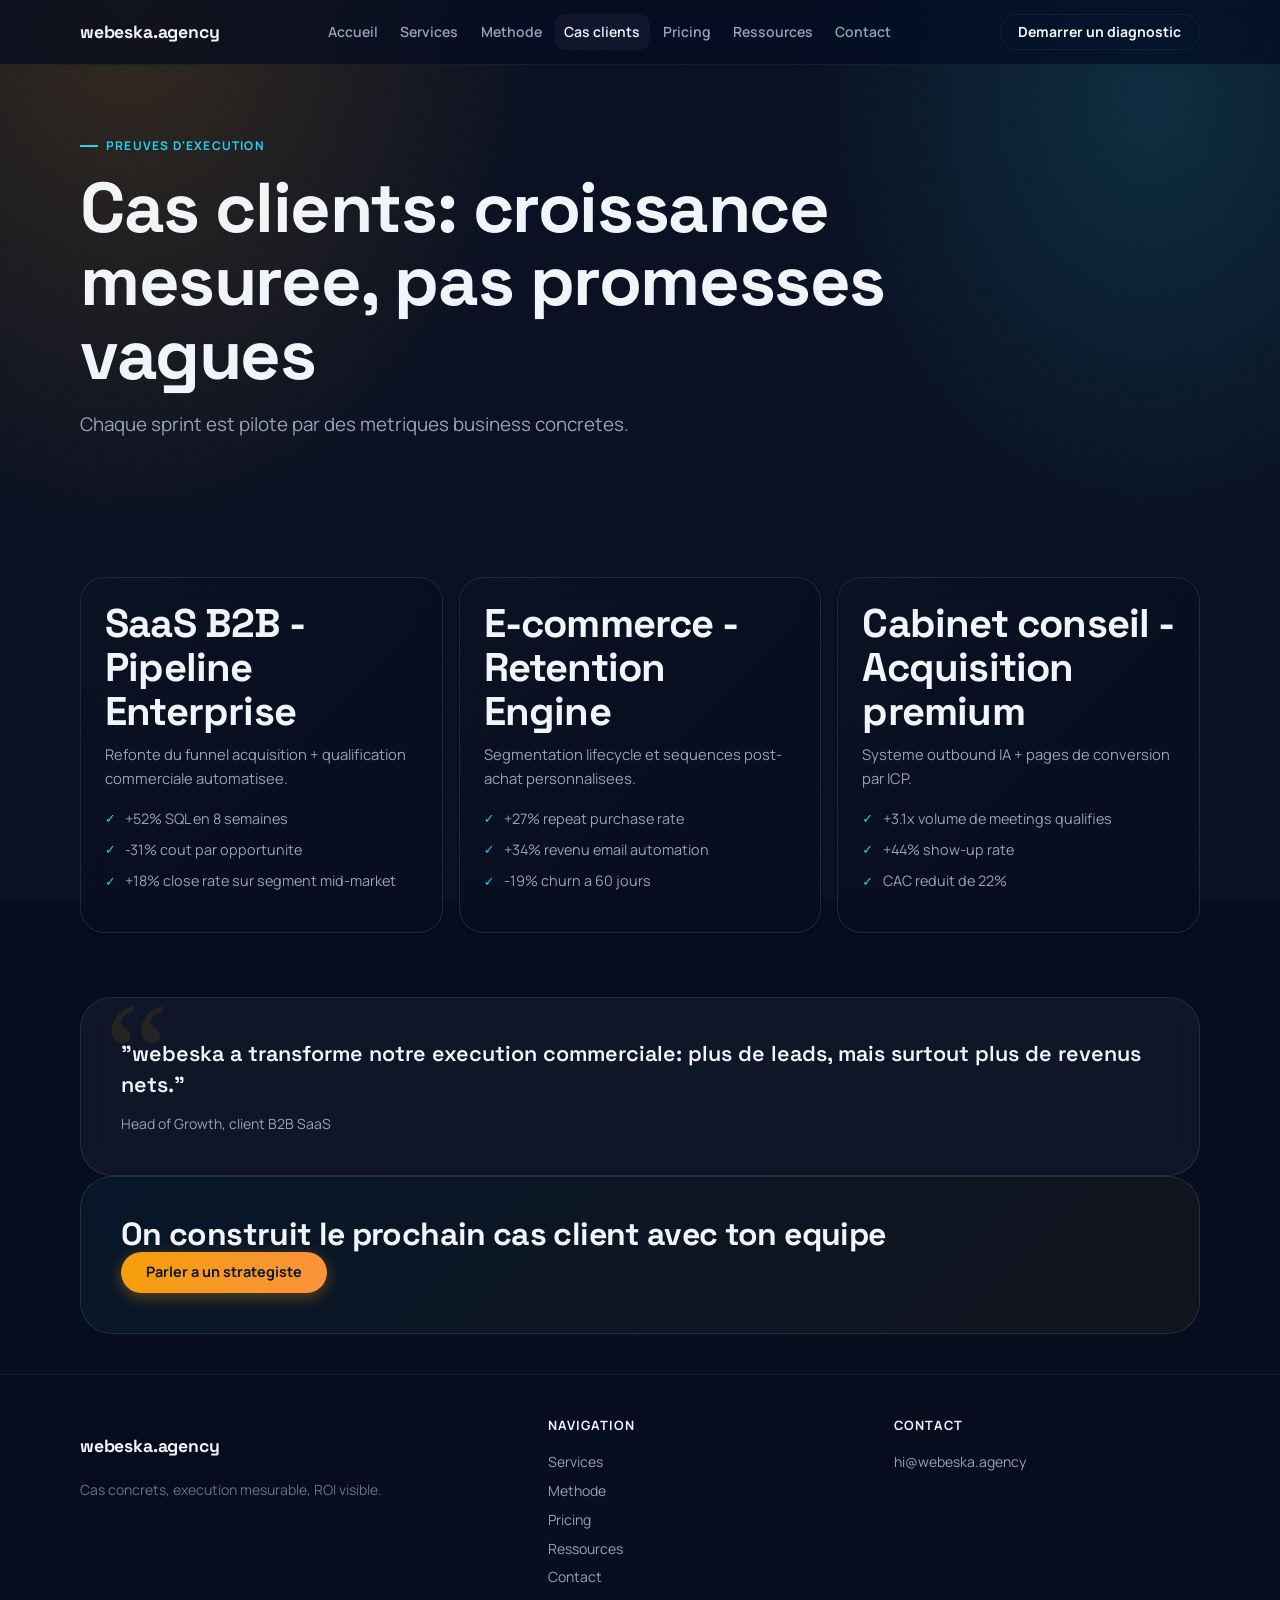
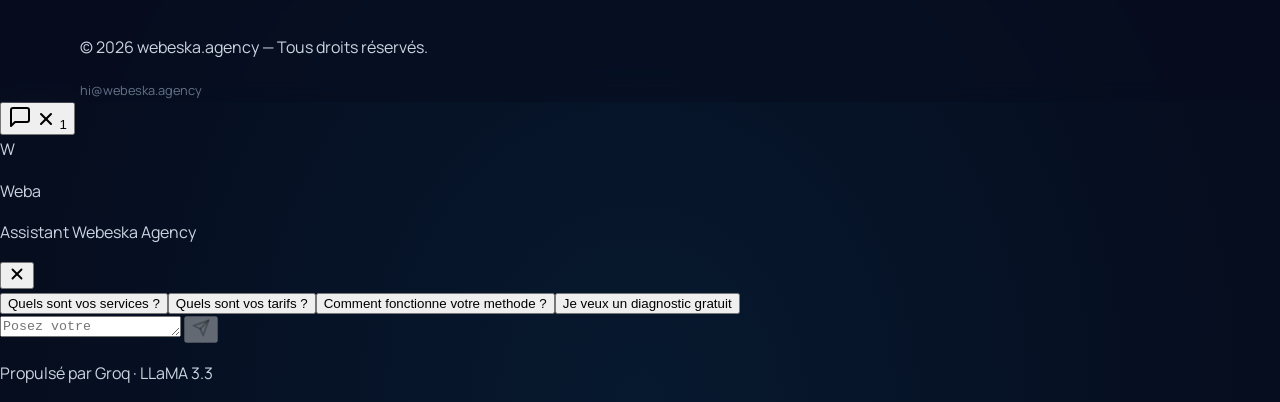
==== commit 3f9711ba: "feat: chatbot Weba — Groq LLM + RAG + widget glassmorphic - api/chat.js : endpoint POST /api/chat av" ====
--- a/cas-clients.html
+++ b/cas-clients.html
@@ -121,5 +121,6 @@
     <script src="assets/js/config.js"></script>
     <script src="assets/js/ads.js"></script>
     <script src="assets/js/main.js"></script>
+    <script src="assets/js/chatbot.js" defer></script>
   </body>
 </html>
--- a/assets/css/styles.css
+++ b/assets/css/styles.css
@@ -1169,4 +1169,415 @@
   .metrics-grid { grid-template-columns: repeat(2, minmax(0, 1fr)); }
   .logo-cloud span { font-size: 0.8rem; }
   .footer-grid { padding-bottom: var(--s-3); }
-}
+
+/* ─────────────────────────────────────────────────────────────────
+   CHATBOT WIDGET — WEBA
+───────────────────────────────────────────────────────────────── */
+
+/* ── Hidden utility ─────────────────────────────────────────── */
+.weba-hidden { display: none !important; }
+
+/* ── Floating Action Button ─────────────────────────────────── */
+.weba-fab {
+  position: fixed;
+  bottom: 1.75rem;
+  right: 1.75rem;
+  z-index: 9000;
+  width: 62px;
+  height: 62px;
+  border-radius: 50%;
+  border: none;
+  background: linear-gradient(135deg, var(--primary) 0%, var(--primary-2) 100%);
+  color: #fff;
+  cursor: pointer;
+  display: flex;
+  align-items: center;
+  justify-content: center;
+  box-shadow: 0 6px 24px rgba(245, 158, 11, 0.45), 0 2px 8px rgba(0,0,0,0.35);
+  transition: transform var(--t-base) var(--ease), box-shadow var(--t-base) var(--ease);
+}
+
+.weba-fab:hover {
+  transform: scale(1.08) translateY(-2px);
+  box-shadow: 0 10px 32px rgba(245, 158, 11, 0.55), 0 4px 12px rgba(0,0,0,0.4);
+}
+
+.weba-fab:active { transform: scale(0.97); }
+
+.weba-fab-active {
+  background: linear-gradient(135deg, #475569 0%, #334155 100%);
+  box-shadow: 0 6px 24px rgba(0,0,0,0.4);
+}
+
+.weba-fab-icon {
+  display: flex;
+  align-items: center;
+  justify-content: center;
+  transition: opacity var(--t-base) var(--ease), transform var(--t-base) var(--ease);
+}
+
+/* Notification badge */
+.weba-fab-badge {
+  position: absolute;
+  top: 2px;
+  right: 2px;
+  width: 20px;
+  height: 20px;
+  border-radius: 50%;
+  background: var(--secondary);
+  color: #0f172a;
+  font-size: 0.7rem;
+  font-weight: 800;
+  display: flex;
+  align-items: center;
+  justify-content: center;
+  border: 2px solid var(--bg);
+  animation: pulse 2.5s ease-in-out infinite;
+}
+
+/* ── Chat Panel ─────────────────────────────────────────────── */
+.weba-panel {
+  position: fixed;
+  bottom: calc(1.75rem + 62px + 14px);
+  right: 1.75rem;
+  z-index: 8999;
+  width: 380px;
+  max-height: 580px;
+  display: flex;
+  flex-direction: column;
+  border-radius: var(--r-xl);
+  border: 1px solid var(--border-mid);
+  background: rgba(8, 18, 36, 0.92);
+  backdrop-filter: blur(20px) saturate(180%);
+  -webkit-backdrop-filter: blur(20px) saturate(180%);
+  box-shadow: 0 24px 64px rgba(0,0,0,0.6), 0 4px 16px rgba(0,0,0,0.4);
+  overflow: hidden;
+  transform-origin: bottom right;
+  opacity: 0;
+  transform: scale(0.9) translateY(12px);
+  pointer-events: none;
+  transition: opacity var(--t-base) var(--ease-out), transform var(--t-base) var(--ease-out);
+}
+
+.weba-panel-open {
+  opacity: 1;
+  transform: scale(1) translateY(0);
+  pointer-events: auto;
+}
+
+.weba-panel-closing {
+  opacity: 0;
+  transform: scale(0.92) translateY(8px);
+  pointer-events: none;
+}
+
+/* ── Header ─────────────────────────────────────────────────── */
+.weba-header {
+  display: flex;
+  align-items: center;
+  gap: 0.75rem;
+  padding: 1rem 1rem 0.85rem;
+  background: linear-gradient(135deg, rgba(245,158,11,0.1) 0%, rgba(34,211,238,0.07) 100%);
+  border-bottom: 1px solid var(--border);
+  flex-shrink: 0;
+}
+
+.weba-header-avatar {
+  width: 40px;
+  height: 40px;
+  border-radius: 50%;
+  background: linear-gradient(135deg, var(--primary) 0%, var(--primary-2) 100%);
+  color: #0f172a;
+  font-family: "Space Grotesk", sans-serif;
+  font-weight: 800;
+  font-size: 1rem;
+  display: flex;
+  align-items: center;
+  justify-content: center;
+  flex-shrink: 0;
+  box-shadow: 0 4px 12px rgba(245,158,11,0.3);
+}
+
+.weba-header-info { flex: 1; min-width: 0; }
+
+.weba-header-name {
+  margin: 0;
+  font-family: "Space Grotesk", sans-serif;
+  font-weight: 700;
+  font-size: 0.95rem;
+  color: var(--text-strong);
+  line-height: 1.2;
+}
+
+.weba-header-sub {
+  margin: 0;
+  font-size: 0.775rem;
+  color: var(--muted-mid);
+  display: flex;
+  align-items: center;
+  gap: 0.35rem;
+}
+
+.weba-status-dot {
+  display: inline-block;
+  width: 7px;
+  height: 7px;
+  border-radius: 50%;
+  background: var(--success);
+  box-shadow: 0 0 6px var(--success);
+  flex-shrink: 0;
+}
+
+.weba-close-btn {
+  display: flex;
+  align-items: center;
+  justify-content: center;
+  width: 32px;
+  height: 32px;
+  background: var(--surface);
+  border: 1px solid var(--border-mid);
+  border-radius: var(--r-sm);
+  color: var(--muted-mid);
+  cursor: pointer;
+  flex-shrink: 0;
+  transition: background var(--t-fast) var(--ease), color var(--t-fast) var(--ease);
+}
+
+.weba-close-btn:hover {
+  background: var(--surface-hover);
+  color: var(--text-strong);
+}
+
+/* ── Messages ───────────────────────────────────────────────── */
+.weba-messages {
+  flex: 1;
+  overflow-y: auto;
+  padding: 1rem;
+  display: flex;
+  flex-direction: column;
+  gap: 0.75rem;
+  scrollbar-width: thin;
+  scrollbar-color: var(--border-mid) transparent;
+}
+
+.weba-messages::-webkit-scrollbar { width: 4px; }
+.weba-messages::-webkit-scrollbar-track { background: transparent; }
+.weba-messages::-webkit-scrollbar-thumb { background: var(--border-mid); border-radius: 2px; }
+
+.weba-message {
+  display: flex;
+  align-items: flex-end;
+  gap: 0.5rem;
+  animation: weba-msg-in 0.25s var(--ease-out) both;
+}
+
+@keyframes weba-msg-in {
+  from { opacity: 0; transform: translateY(10px); }
+  to { opacity: 1; transform: translateY(0); }
+}
+
+.weba-message--user {
+  flex-direction: row-reverse;
+}
+
+.weba-bubble {
+  max-width: 80%;
+  padding: 0.65rem 0.9rem;
+  border-radius: 18px;
+  font-size: 0.875rem;
+  line-height: 1.55;
+}
+
+.weba-bubble code {
+  background: rgba(255,255,255,0.1);
+  padding: 0.1em 0.3em;
+  border-radius: 4px;
+  font-size: 0.8em;
+}
+
+.weba-bubble a {
+  color: var(--secondary);
+  text-decoration: underline;
+}
+
+.weba-message--user .weba-bubble {
+  background: linear-gradient(135deg, var(--primary) 0%, var(--primary-2) 100%);
+  color: #0f172a;
+  border-bottom-right-radius: 6px;
+}
+
+.weba-message--assistant .weba-bubble {
+  background: var(--surface-hover);
+  border: 1px solid var(--border-mid);
+  color: var(--text);
+  border-bottom-left-radius: 6px;
+}
+
+/* Bot avatar in messages */
+.weba-msg-avatar {
+  width: 28px;
+  height: 28px;
+  border-radius: 50%;
+  background: linear-gradient(135deg, var(--primary) 0%, var(--primary-2) 100%);
+  color: #0f172a;
+  font-family: "Space Grotesk", sans-serif;
+  font-weight: 800;
+  font-size: 0.7rem;
+  display: flex;
+  align-items: center;
+  justify-content: center;
+  flex-shrink: 0;
+}
+
+/* ── Typing Indicator ───────────────────────────────────────── */
+.weba-typing-bubble {
+  display: flex;
+  align-items: center;
+  gap: 5px;
+  padding: 0.85rem 1rem;
+  min-width: 60px;
+}
+
+.weba-dot {
+  display: inline-block;
+  width: 7px;
+  height: 7px;
+  border-radius: 50%;
+  background: var(--muted-mid);
+  animation: weba-bounce 1.3s ease-in-out infinite;
+}
+
+.weba-dot:nth-child(2) { animation-delay: 0.2s; }
+.weba-dot:nth-child(3) { animation-delay: 0.4s; }
+
+@keyframes weba-bounce {
+  0%, 60%, 100% { transform: translateY(0); opacity: 0.5; }
+  30% { transform: translateY(-5px); opacity: 1; }
+}
+
+/* ── Suggestions ────────────────────────────────────────────── */
+.weba-suggestions {
+  display: flex;
+  flex-wrap: wrap;
+  gap: 0.4rem;
+  padding: 0 1rem 0.75rem;
+  flex-shrink: 0;
+}
+
+.weba-suggestion {
+  background: var(--surface);
+  border: 1px solid var(--border-mid);
+  border-radius: var(--r-full);
+  padding: 0.35rem 0.7rem;
+  font-size: 0.78rem;
+  font-weight: 600;
+  color: var(--muted-mid);
+  cursor: pointer;
+  white-space: nowrap;
+  transition: background var(--t-fast) var(--ease), color var(--t-fast) var(--ease), border-color var(--t-fast) var(--ease);
+  font-family: inherit;
+}
+
+.weba-suggestion:hover {
+  background: var(--primary-dim);
+  border-color: rgba(245,158,11,0.35);
+  color: var(--primary);
+}
+
+/* ── Input Row ──────────────────────────────────────────────── */
+.weba-input-row {
+  display: flex;
+  align-items: flex-end;
+  gap: 0.5rem;
+  padding: 0.6rem 0.75rem;
+  border-top: 1px solid var(--border);
+  background: rgba(6,13,31,0.5);
+  flex-shrink: 0;
+}
+
+.weba-input {
+  flex: 1;
+  background: var(--surface);
+  border: 1px solid var(--border-mid);
+  border-radius: 14px;
+  padding: 0.6rem 0.85rem;
+  color: var(--text-strong);
+  font: inherit;
+  font-size: 0.875rem;
+  resize: none;
+  min-height: 40px;
+  max-height: 120px;
+  line-height: 1.45;
+  transition: border-color var(--t-fast) var(--ease), box-shadow var(--t-fast) var(--ease);
+  -webkit-appearance: none;
+  appearance: none;
+  overflow-y: auto;
+}
+
+.weba-input::placeholder { color: var(--muted); }
+
+.weba-input:focus {
+  outline: none;
+  border-color: var(--secondary);
+  box-shadow: 0 0 0 3px rgba(34,211,238,0.12);
+}
+
+.weba-send-btn {
+  width: 40px;
+  height: 40px;
+  background: linear-gradient(135deg, var(--primary) 0%, var(--primary-2) 100%);
+  border: none;
+  border-radius: 12px;
+  color: #0f172a;
+  cursor: pointer;
+  display: flex;
+  align-items: center;
+  justify-content: center;
+  flex-shrink: 0;
+  transition: opacity var(--t-fast) var(--ease), transform var(--t-fast) var(--ease);
+}
+
+.weba-send-btn:disabled {
+  opacity: 0.35;
+  cursor: not-allowed;
+}
+
+.weba-send-btn:not(:disabled):hover { transform: scale(1.08); }
+.weba-send-btn:not(:disabled):active { transform: scale(0.95); }
+
+/* ── Footer note ─────────────────────────────────────────────── */
+.weba-footer-note {
+  margin: 0;
+  padding: 0.35rem 0.75rem 0.5rem;
+  font-size: 0.68rem;
+  color: var(--muted);
+  text-align: center;
+  background: rgba(6,13,31,0.5);
+  flex-shrink: 0;
+}
+
+/* ── Responsive ──────────────────────────────────────────────── */
+@media (max-width: 480px) {
+  .weba-fab {
+    bottom: 1.25rem;
+    right: 1.25rem;
+    width: 56px;
+    height: 56px;
+  }
+
+  .weba-panel {
+    right: 0;
+    bottom: 0;
+    width: 100%;
+    max-height: 92dvh;
+    max-height: 92vh;
+    border-radius: var(--r-xl) var(--r-xl) 0 0;
+    border-bottom: none;
+    transform-origin: bottom center;
+  }
+
+  .weba-panel-open {
+    transform: scale(1) translateY(0);
+  }
+}
+}
